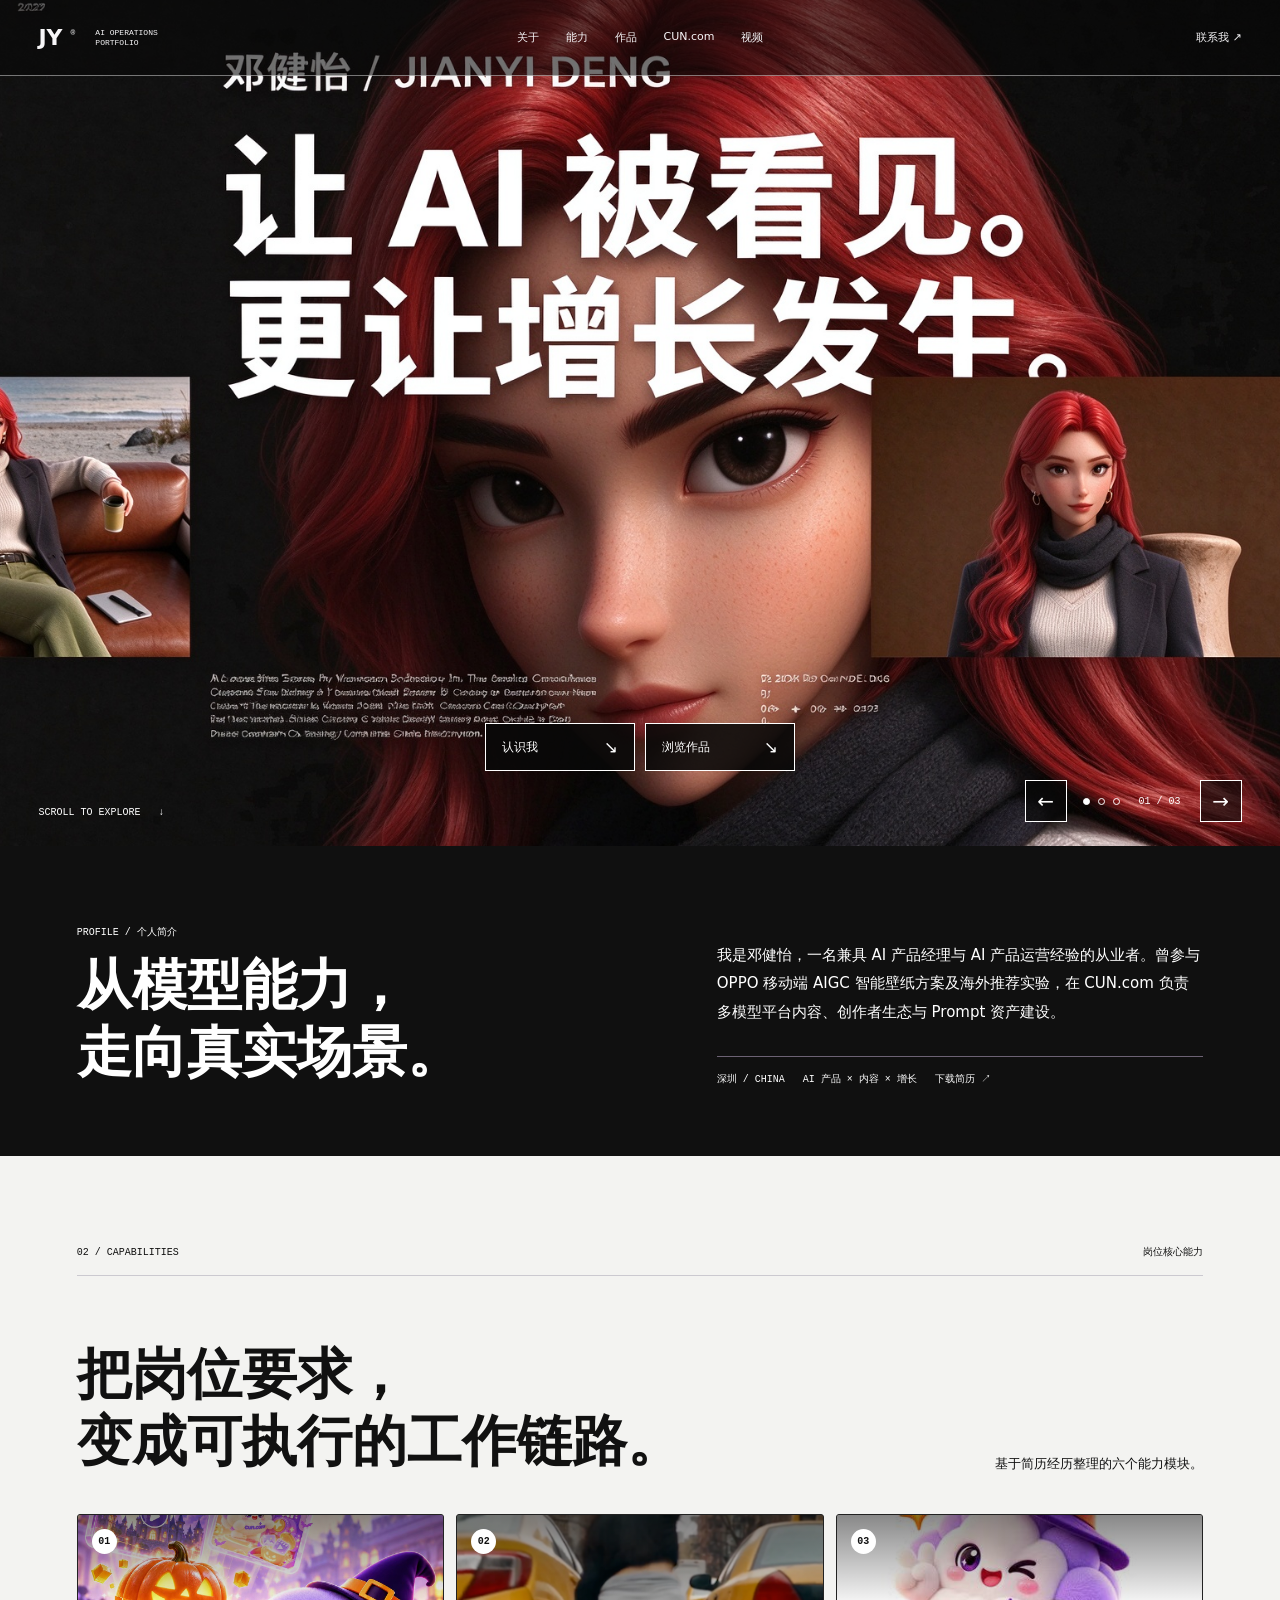
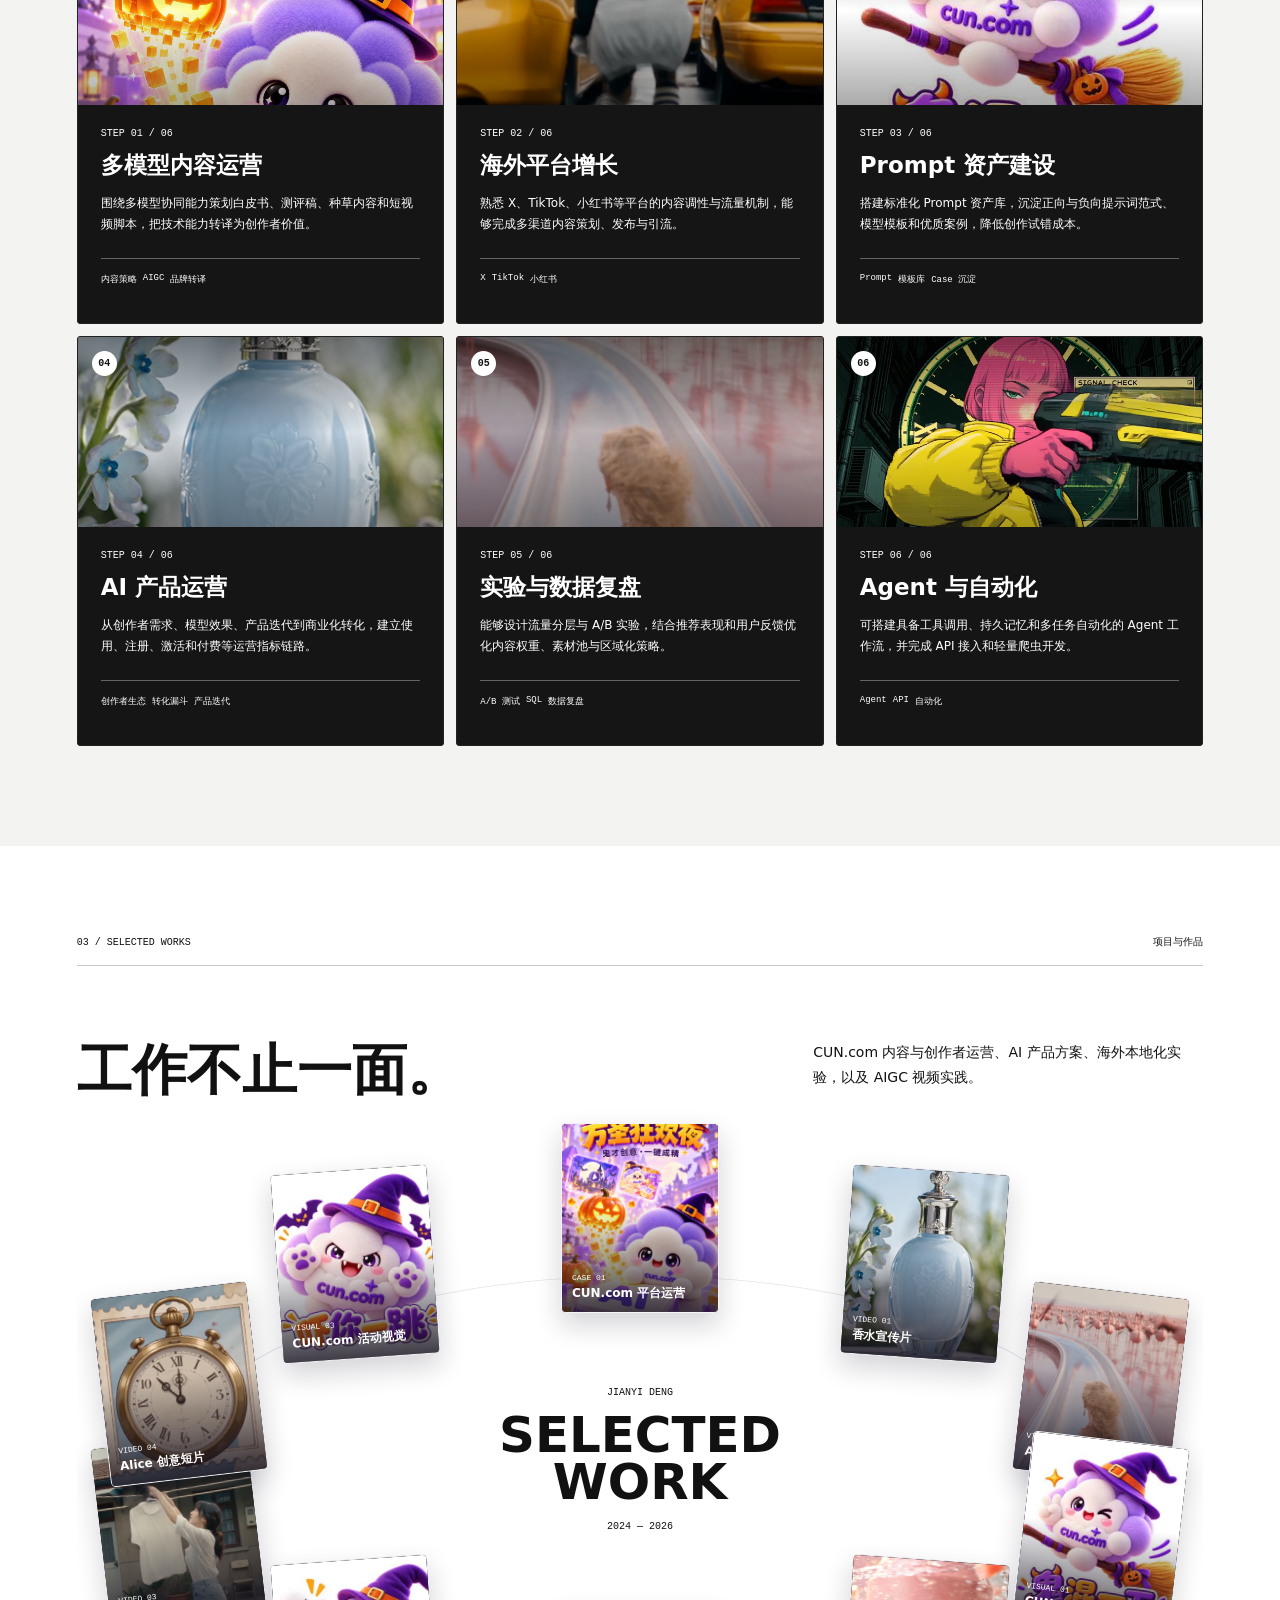
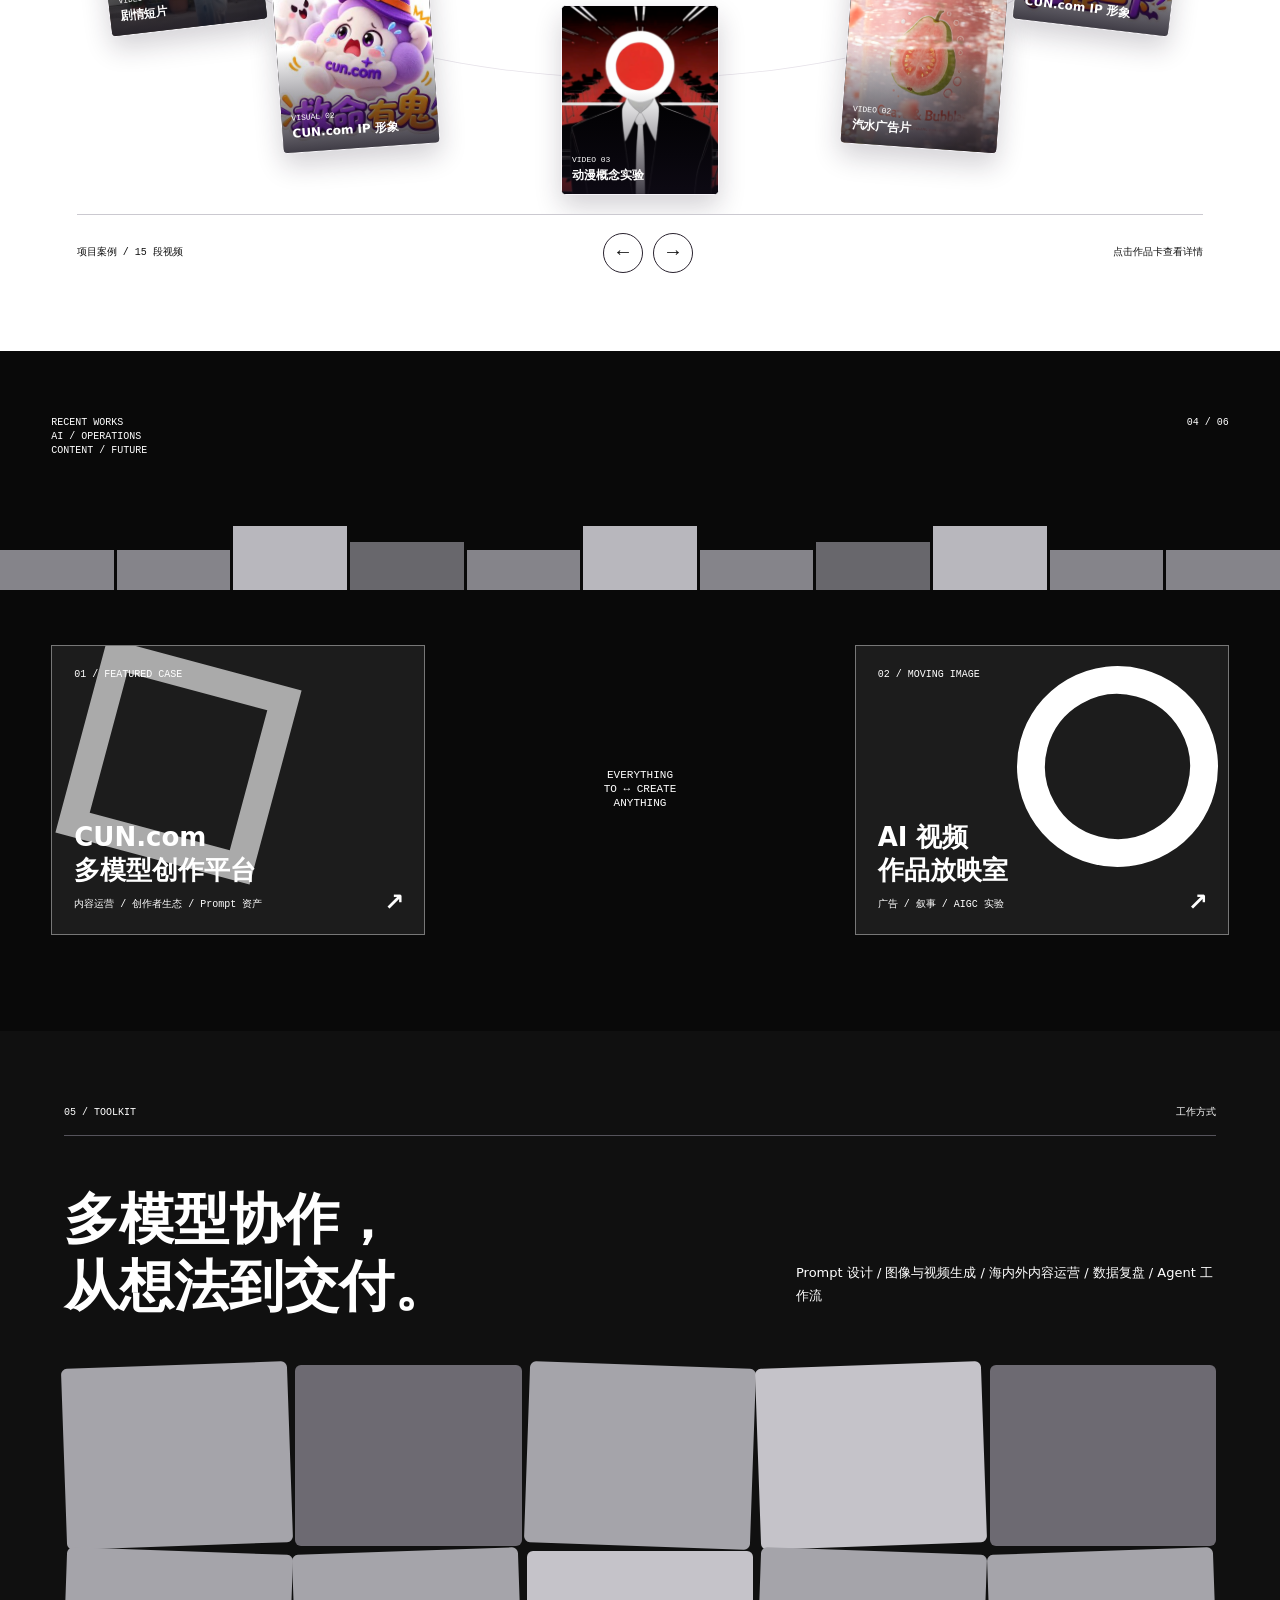
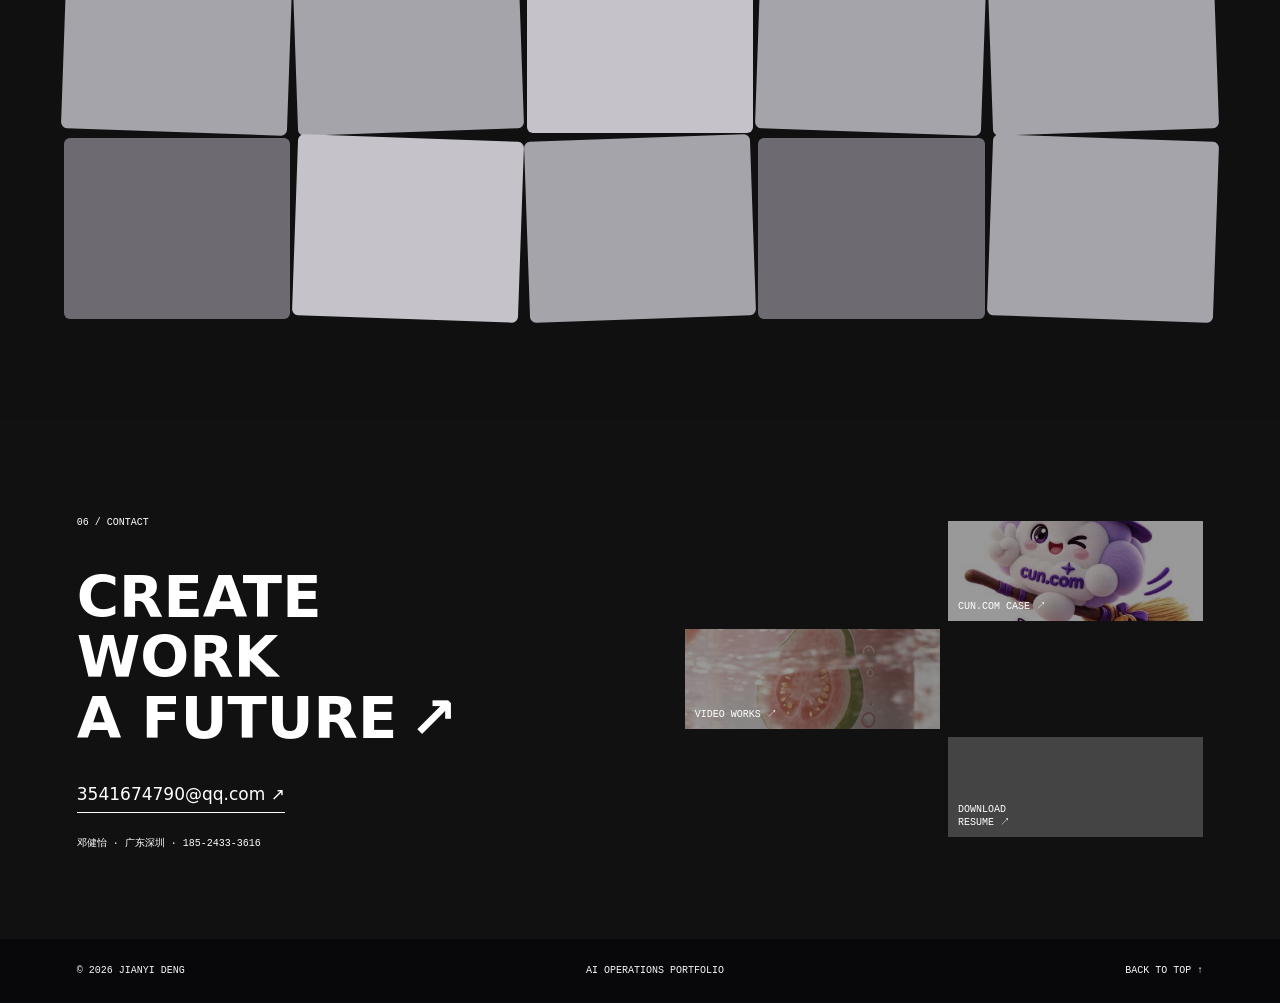
==== index.html @ bc29573f "Add offline portfolio site and images" ====
<!doctype html>
<html lang="zh-CN">
<head>
  <meta charset="utf-8"><meta name="viewport" content="width=device-width, initial-scale=1"><meta name="theme-color" content="#101014">
  <meta name="description" content="邓健怡的 AI 运营作品集：个人简介、核心能力、CUN.com 项目与 AI 视频作品。">
  <title>邓健怡 | AI 运营作品集</title><link rel="stylesheet" href="styles.css">
</head>
<body class="home-page">
  <a class="skip-link" href="#main">跳转到内容</a><div class="cursor-indicator" aria-hidden="true"></div>
  <header class="site-header" id="top"><a class="wordmark" href="#top" aria-label="邓健怡作品集首页">JY<span>®</span><small>AI OPERATIONS<br>PORTFOLIO</small></a><nav class="desktop-nav" aria-label="主导航"><a href="#profile">关于</a><a href="#capabilities">能力</a><a href="#works">作品</a><a href="cun.html">CUN.com</a><a href="videos.html">视频</a></nav><a class="nav-contact" href="#contact">联系我 ↗</a><button class="menu-toggle" type="button" aria-label="打开菜单" aria-expanded="false"><span></span><span></span></button></header>
  <nav class="mobile-nav" aria-label="移动端导航"><a href="#profile">关于</a><a href="#capabilities">能力</a><a href="#works">作品</a><a href="cun.html">CUN.com 项目</a><a href="videos.html">视频作品</a><a href="#contact">联系我</a></nav>
  <main id="main">
    <section class="hero" aria-labelledby="hero-title" aria-roledescription="轮播图">
      <div class="hero-track" id="hero-track">
        <article class="hero-slide is-active" aria-label="1 / 3：个人作品集"><img src="assets/hero-clean.png" alt="红发人物主题封面"><a class="hero-hotspot hero-hotspot-left" href="#profile" aria-label="查看个人简介"><span>个人简介 <b>↗</b></span></a><a class="hero-hotspot hero-hotspot-right" href="#works" aria-label="浏览作品集"><span>浏览作品 <b>↗</b></span></a><div class="hero-copy hero-copy-reference"><p class="micro">邓健怡 / JIANYI DENG</p><h1 id="hero-title">让 AI 被看见。<br><em>更让增长发生。</em></h1><p>AI 产品运营 · 创作者生态 · 内容增长</p><div class="hero-actions"><a href="#profile">认识我 <span>↘</span></a><a href="#works">浏览作品 <span>↘</span></a></div></div></article>
        <article class="hero-slide" aria-label="2 / 3：CUN.com 项目" aria-hidden="true" inert><img src="assets/cun/halloween-campaign.jpg" alt="CUN.com 万圣节活动视觉"><div class="hero-copy hero-copy-feature"><p class="micro">01 / FEATURED CASE</p><h2>CUN.com<br>创作者生态。</h2><p>多模型内容运营 / 品牌表达 / Prompt 资产</p><a class="hero-feature-link" href="cun.html">查看项目 <span>↗</span></a></div></article>
        <article class="hero-slide" aria-label="3 / 3：视频作品" aria-hidden="true" inert><img src="assets/posters/portfolio/香水宣传片.mp4.png" alt="香水宣传片画面"><div class="hero-copy hero-copy-feature"><p class="micro">02 / MOVING IMAGE</p><h2>让创意<br>成为画面。</h2><p>广告视觉 / 剧情叙事 / 视觉实验</p><a class="hero-feature-link" href="videos.html">观看视频 <span>↗</span></a></div></article>
      </div>
      <div class="hero-controls" aria-label="切换首页封面"><button type="button" class="hero-arrow" id="hero-prev" aria-label="上一张封面">←</button><div class="hero-dots" id="hero-dots"><button type="button" class="is-active" aria-label="第 1 张封面" aria-current="true"></button><button type="button" aria-label="第 2 张封面"></button><button type="button" aria-label="第 3 张封面"></button></div><span class="hero-count" id="hero-count">01 / 03</span><button type="button" class="hero-arrow" id="hero-next" aria-label="下一张封面">→</button></div>
      <a class="hero-scroll" href="#profile">SCROLL TO EXPLORE <span>↓</span></a>
    </section>
    <section class="profile-band" id="profile"><div class="profile-inner"><div><p class="micro">PROFILE / 个人简介</p><h2>从模型能力，<br>走向<span>真实场景。</span></h2></div><div class="profile-text"><p>我是邓健怡，一名兼具 AI 产品经理与 AI 产品运营经验的从业者。曾参与 OPPO 移动端 AIGC 智能壁纸方案及海外推荐实验，在 CUN.com 负责多模型平台内容、创作者生态与 Prompt 资产建设。</p><div class="profile-meta"><span>深圳 / CHINA</span><span>AI 产品 × 内容 × 增长</span><a href="assets/Deng-Jianyi-Resume.docx" download>下载简历 ↗</a></div></div></div></section>
    <section class="capabilities" id="capabilities"><div class="section-bar"><span>02 / CAPABILITIES</span><span>岗位核心能力</span></div><div class="section-title"><h2>把岗位要求，<br>变成可执行的工作链路。</h2><p>基于简历经历整理的六个能力模块。</p></div><div class="capability-grid" id="capability-grid"></div></section>
    <section class="works" id="works"><div class="section-bar"><span>03 / SELECTED WORKS</span><span>项目与作品</span></div><div class="works-intro"><h2>工作不止一面。</h2><p>CUN.com 内容与创作者运营、AI 产品方案、海外本地化实验，以及 AIGC 视频实践。</p></div><div class="work-ring" id="work-ring" aria-label="环形作品浏览"><div class="ring-outline"></div><div class="ring-center"><span>JIANYI DENG</span><strong>SELECTED<br>WORK</strong><small>2024 — 2026</small></div><div class="ring-cards" id="ring-cards"></div></div><div class="ring-controls"><span>项目案例 / 15 段视频</span><div><button type="button" id="ring-prev" aria-label="向左旋转作品">←</button><button type="button" id="ring-next" aria-label="向右旋转作品">→</button></div><span>点击作品卡查看详情</span></div></section>
    <section class="modular" aria-label="代表作品入口"><div class="modular-top"><p>RECENT WORKS<br>AI / OPERATIONS<br>CONTENT / FUTURE</p><span>04 / 06</span></div><div class="modular-ribbon" aria-hidden="true"><i></i><i></i><i></i><i></i><i></i><i></i><i></i><i></i><i></i><i></i><i></i></div><div class="modular-layout"><a class="modular-block block-cun" href="cun.html"><span>01 / FEATURED CASE</span><strong>CUN.com<br>多模型创作平台</strong><small>内容运营 / 创作者生态 / Prompt 资产</small><b>↗</b></a><p>EVERYTHING<br>TO <span>↔</span> CREATE<br>ANYTHING</p><a class="modular-block block-video" href="videos.html"><span>02 / MOVING IMAGE</span><strong>AI 视频<br>作品放映室</strong><small>广告 / 叙事 / AIGC 实验</small><b>↗</b></a></div></section>
    <section class="tile-section" aria-label="技能与作品画面"><div class="section-bar"><span>05 / TOOLKIT</span><span>工作方式</span></div><div class="tile-heading"><h2>多模型协作，<br>从想法到交付。</h2><p>Prompt 设计 / 图像与视频生成 / 海内外内容运营 / 数据复盘 / Agent 工作流</p></div><div class="tile-grid" id="tile-grid"><div class="tile"><span>AI CONTENT</span></div><div class="tile"><span>PROMPT</span></div><div class="tile"><span>VIDEO</span></div><div class="tile"><span>GROWTH</span></div><div class="tile"><span>GLOBAL</span></div><div class="tile"><span>CREATOR</span></div><div class="tile"><span>PRODUCT</span></div><div class="tile"><span>DATA</span></div><div class="tile"><span>AGENT</span></div><div class="tile"><span>ITERATION</span></div><div class="tile"><span>AI CONTENT</span></div><div class="tile"><span>PROMPT</span></div><div class="tile"><span>VIDEO</span></div><div class="tile"><span>GROWTH</span></div><div class="tile"><span>GLOBAL</span></div></div></section>
    <section class="closing" id="contact"><div class="closing-copy"><p>06 / CONTACT</p><h2>CREATE<br>WORK<br>A FUTURE<span>↗</span></h2><a href="mailto:3541674790@qq.com">3541674790@qq.com ↗</a><small>邓健怡 · 广东深圳 · 185-2433-3616</small></div><div class="closing-stack"><a href="cun.html"><img src="assets/cun/ip-02.jpg" alt="CUN.com IP 形象"><span>CUN.COM CASE ↗</span></a><a href="videos.html"><img src="assets/posters/soda.png" alt="汽水广告画面"><span>VIDEO WORKS ↗</span></a><a href="assets/Deng-Jianyi-Resume.docx" download><span>DOWNLOAD<br>RESUME ↗</span></a></div></section>
  </main><footer><span>© <span id="year"></span> JIANYI DENG</span><span>AI OPERATIONS PORTFOLIO</span><a href="#top">BACK TO TOP ↑</a></footer><script src="data.js"></script><script src="script.js"></script>
</body></html>
---- styles.css ----
:root{--black:#101014;--black2:#1b1921;--paper:#f7f6f8;--gray:#d5d4d9;--ink:#16141b;--muted:#66636d;--purple:#7545c7;--violet:#a77be9;--orange:#f5a04d;--line:#cbc9d0;--mono:ui-monospace,SFMono-Regular,Menlo,Consolas,monospace;--sans:Inter,"Noto Sans SC",system-ui,sans-serif}*{box-sizing:border-box}html{scroll-behavior:smooth}body{margin:0;overflow-x:hidden;background:var(--black);color:var(--paper);font-family:var(--sans);-webkit-font-smoothing:antialiased}a{color:inherit;text-decoration:none}button{font:inherit;cursor:pointer}img{display:block;max-width:100%}::selection{background:var(--orange);color:#111}.skip-link{position:fixed;z-index:999;left:10px;top:10px;padding:10px 14px;background:white;color:black;transform:translateY(-160%)}.skip-link:focus{transform:none}.micro,.section-bar,.hero-edition,.hero-index,.hero-scroll,.hero-side>span,.ring-controls,.modular-top,.modular-block>span,.modular-block small,.closing-copy>p,.closing-copy small,footer{font:10px/1.4 var(--mono);letter-spacing:0}.site-header{position:absolute;z-index:50;top:0;left:0;width:100%;height:76px;display:grid;grid-template-columns:1fr auto 1fr;align-items:center;padding:0 3vw;color:white;border-bottom:1px solid #ffffff35}.wordmark{display:inline-flex;align-items:center;gap:8px;width:max-content;font-size:22px;font-weight:900;line-height:.9}.wordmark>span{align-self:start;font:8px var(--mono)}.wordmark small{margin-left:12px;color:#c6c0cd;font:8px/1.25 var(--mono)}.desktop-nav{display:flex;gap:27px}.desktop-nav a,.nav-contact{font-size:11px;transition:color .2s}.desktop-nav a:hover,.nav-contact:hover{color:var(--orange)}.nav-contact{justify-self:end}.menu-toggle,.mobile-nav{display:none}
.hero{position:relative;min-height:650px;height:min(820px,92svh);isolation:isolate;overflow:hidden;background:#0d0a13}.hero-image{position:absolute;z-index:-3;inset:-4%;transform:translate3d(var(--mx,0px),var(--my,0px),0) scale(1.06);transition:transform .2s ease-out}.hero-image img{width:100%;height:100%;object-fit:cover;object-position:center 37%;filter:contrast(1.17) brightness(.62) saturate(.7) sepia(.08)}.hero-image::after{content:"";position:absolute;inset:0;background:linear-gradient(90deg,#100c18e8 0%,#24133275 25%,#4e245747 52%,#100c18a3 100%),linear-gradient(0deg,#100c18ee,transparent 34%);mix-blend-mode:multiply}.hero-veil{position:absolute;z-index:-1;inset:0;background:radial-gradient(ellipse at 65% 18%,#b63b7047,transparent 36%),linear-gradient(90deg,#0e0a14a8,transparent 30%,transparent 72%,#0e0a14a8)}.hero-edition{position:absolute;top:105px;left:3vw;right:3vw;display:flex;justify-content:space-between;color:#ede1f1}.hero-copy{position:absolute;z-index:5;left:20vw;top:46%;width:min(760px,57vw);transform:translateY(-43%)}.hero-copy .micro{margin:0 0 20px;color:#eee7f1}.hero h1{margin:0;font-size:clamp(45px,5.4vw,82px);font-weight:800;line-height:1.13;letter-spacing:0;white-space:nowrap}.hero h1 em{color:#ffb473;font-style:normal}.hero-copy>p:not(.micro){margin:24px 0 0;color:#e5dce5;font-size:14px;line-height:1.85}.hero-actions{display:flex;gap:34px;margin-top:32px}.hero-actions a{display:flex;gap:35px;align-items:center;padding-bottom:9px;border-bottom:1px solid #cfc3d0;font-size:12px;transition:color .2s,transform .2s}.hero-actions a:hover{color:var(--orange);transform:translateY(-3px)}.hero-actions span{font-size:17px}.hero-side{position:absolute;z-index:5;top:48%;width:17vw;max-width:260px;min-width:160px;transition:transform .35s,filter .35s}.hero-side:hover{transform:translateY(-12px) rotate(2deg);filter:brightness(1.18)}.hero-side img{width:100%;height:145px;object-fit:cover;border:1px solid #ffffff3d;box-shadow:0 20px 38px #0008}.hero-side>span{display:block;margin-top:8px;color:#e5dce5}.hero-side-left{left:-3vw}.hero-side-left img{object-position:center 38%}.hero-side-right{right:-3vw}.hero-side-right img{object-position:center 38%}.hero-index{position:absolute;right:3vw;top:100px;padding:8px 11px;border:1px solid #ffffff55;border-radius:30px}.hero-index span{color:var(--orange)}.hero-scroll{position:absolute;left:3vw;bottom:28px;color:#d9d0dc}.hero-scroll span{margin-left:12px;color:var(--orange)}
.profile-band{background:#17141d;color:white;padding:70px 6vw}.profile-inner{max-width:1450px;margin:auto;display:grid;grid-template-columns:1fr 1fr;gap:12vw;align-items:end}.profile-band .micro{color:var(--orange)}.profile-band h2,.section-title h2,.works-intro h2,.tile-heading h2{margin:12px 0 0;font-size:clamp(35px,4.3vw,63px);line-height:1.22;letter-spacing:0}.profile-band h2 span{color:var(--violet)}.profile-text p{max-width:650px;margin:0;font-size:15px;line-height:1.9;color:#d1cbd5}.profile-meta{display:flex;flex-wrap:wrap;gap:18px;margin-top:30px;padding-top:15px;border-top:1px solid #6c6274;color:#aaa1b0;font:10px var(--mono)}.profile-meta a{color:var(--orange)}
.capabilities,.works{padding:90px 6vw 100px;background:var(--paper);color:var(--ink)}.section-bar{display:flex;justify-content:space-between;gap:15px;padding-bottom:15px;border-bottom:1px solid var(--line);color:#706d76}.section-title{display:flex;justify-content:space-between;align-items:end;gap:30px;margin:65px 0 38px}.section-title h2{margin:0}.section-title p{max-width:250px;margin:0;color:#77727c;font-size:13px;line-height:1.8}.capability-grid{display:grid;grid-template-columns:repeat(3,minmax(0,1fr));gap:18px}.capability-card{position:relative;min-height:320px;display:flex;flex-direction:column;overflow:hidden;background:#ededf0;border-radius:6px;transition:transform .3s,box-shadow .3s}.capability-card:hover{transform:translateY(-8px);box-shadow:0 16px 35px #2b1a4b2e}.capability-visual{position:relative;flex:0 0 112px;overflow:hidden;background:#17131e}.capability-visual::before{content:"";position:absolute;width:140px;height:140px;right:12%;top:-56px;background:repeating-linear-gradient(42deg,#a57dee 0 17px,#d1b6f8 17px 35px,#7545c7 35px 52px);clip-path:polygon(50% 0,100% 25%,85% 100%,10% 80%,0 28%);transform:rotate(-16deg);box-shadow:20px 20px #0b0911}.capability-card:nth-child(2) .capability-visual::before,.capability-card:nth-child(5) .capability-visual::before{filter:hue-rotate(-30deg)}.capability-card:nth-child(3) .capability-visual::before,.capability-card:nth-child(6) .capability-visual::before{filter:hue-rotate(40deg)}.capability-visual>span{position:absolute;z-index:1;top:18px;left:18px;display:grid;place-items:center;width:25px;height:25px;border-radius:50%;background:#f8f6fb;color:#141018;font-size:15px}.capability-body{padding:21px 22px 24px;display:flex;flex-direction:column;flex:1}.capability-body small{font:10px var(--mono);color:#7c7383}.capability-body h3{display:inline-block;align-self:flex-start;margin:11px 0 13px;padding:3px 8px;background:var(--highlight,#d7c5f5);font-size:19px;line-height:1.3}.capability-body p{margin:0;color:#4c4851;font-size:12px;line-height:1.75}.capability-tags{display:flex;flex-wrap:wrap;gap:6px;margin-top:auto;padding-top:20px}.capability-tags span{color:#6e6574;font:9px var(--mono)}
.works{padding-bottom:78px;background:#fff}.works-intro{display:flex;justify-content:space-between;align-items:end;gap:30px;margin:60px 0 0}.works-intro h2{margin:0}.works-intro p{max-width:390px;color:#66616c;font-size:14px;line-height:1.8}.work-ring{position:relative;height:710px;max-width:1450px;margin:0 auto;overflow:hidden;touch-action:pan-y;cursor:grab}.work-ring:active{cursor:grabbing}.ring-outline{position:absolute;left:8%;right:8%;top:17%;bottom:12%;border:1px solid #e6e2e9;border-radius:50%;transform:scaleY(.8)}.ring-center{position:absolute;z-index:2;left:50%;top:50%;transform:translate(-50%,-50%);display:flex;flex-direction:column;align-items:center;text-align:center;pointer-events:none}.ring-center span,.ring-center small{font:10px var(--mono);color:#77717d}.ring-center strong{margin:14px 0;font-size:clamp(30px,3.9vw,60px);line-height:.95;letter-spacing:0}.ring-card{position:absolute;display:block;width:158px;height:190px;overflow:hidden;padding:0;border:1px solid #f6f3f8;border-radius:5px;background:#2c2332;color:#fff;box-shadow:0 12px 27px #1d132b31;text-align:left;transform:translate(-50%,-50%) rotate(var(--rot,0deg)) scale(var(--scale,1));transition:left .55s cubic-bezier(.2,.8,.2,1),top .55s cubic-bezier(.2,.8,.2,1),transform .3s,box-shadow .3s}.ring-card:hover{--scale:1.13;z-index:40!important;box-shadow:0 24px 45px #1d132b70}.ring-card img{width:100%;height:100%;object-fit:cover}.ring-card::after{content:"";position:absolute;inset:45% 0 0;background:linear-gradient(transparent,#100c18cc)}.ring-card span{position:absolute;z-index:1;left:10px;right:8px;bottom:11px;font-size:12px;font-weight:700;line-height:1.25}.ring-card small{display:block;margin-bottom:4px;color:#e9d5f3;font:8px var(--mono)}.ring-card.abstract{background:#392056}.ring-card.abstract .abstract-art{position:absolute;inset:0;background:radial-gradient(circle at 30% 20%,#f5a04d 0 15%,transparent 16%),repeating-linear-gradient(30deg,#7647c5 0 28px,#bd91ef 28px 55px,#33204d 55px 85px)}.ring-card.abstract.second .abstract-art{filter:hue-rotate(45deg)}.ring-controls{display:flex;justify-content:space-between;align-items:center;padding-top:18px;border-top:1px solid var(--line);color:#7b7580}.ring-controls div{display:flex;gap:10px}.ring-controls button{display:grid;place-items:center;width:40px;height:40px;border:1px solid #29222e;border-radius:50%;background:none;color:#211a27;font-size:20px;transition:background .2s,color .2s}.ring-controls button:hover{background:#211a27;color:#fff}
.modular{min-height:680px;padding:65px 4vw 80px;background:#08080a;color:#f6f5f6}.modular-top{display:flex;justify-content:space-between}.modular-top p{margin:0}.modular-ribbon{display:flex;align-items:end;gap:3px;margin:65px -4vw 55px;height:67px}.modular-ribbon i{flex:1;height:60%;background:#85848a;transition:height .25s,background .25s}.modular-ribbon i:nth-child(3n){height:95%;background:#b8b7bd}.modular-ribbon i:nth-child(4n){height:72%;background:#68676c}.modular-ribbon i:hover{height:120%;background:var(--violet)}.modular-layout{display:grid;grid-template-columns:1fr .6fr 1fr;gap:8vw;align-items:center;max-width:1300px;margin:auto}.modular-layout>p{text-align:center;font:11px/1.25 var(--mono)}.modular-layout>p span{color:var(--orange)}.modular-block{position:relative;min-height:290px;display:flex;flex-direction:column;justify-content:flex-end;overflow:hidden;padding:22px;background:#202024;border:1px solid #545158;transition:transform .3s,border-color .3s}.modular-block:hover{transform:translateY(-8px);border-color:var(--violet)}.modular-block::before{content:"";position:absolute;width:145px;height:145px;top:15px;left:26px;border:28px solid #bba1e9;transform:rotate(15deg)}.block-video::before{border-color:#f3a974;border-radius:50%;top:20px;left:auto;right:10px}.modular-block>*{position:relative}.modular-block>span{margin-bottom:auto;color:#b6a7c1}.modular-block strong{font-size:26px;line-height:1.25}.modular-block small{margin-top:12px;color:#b9b5bf}.modular-block b{position:absolute;right:20px;bottom:18px;color:var(--orange);font-size:24px}
.tile-section{padding:75px 5vw 100px;background:#0e0e11;color:#fff}.tile-section .section-bar{border-color:#55535b}.tile-heading{display:flex;justify-content:space-between;align-items:end;gap:30px;margin:50px 0 45px}.tile-heading h2{margin:0}.tile-heading p{max-width:420px;color:#b5b0ba;font-size:13px;line-height:1.8}.tile-grid{display:grid;grid-template-columns:repeat(5,1fr);gap:5px;perspective:800px}.tile{aspect-ratio:1.25;position:relative;overflow:hidden;border-radius:6px;background:#a5a4aa;transform:rotate(var(--tilt,0deg));transition:transform .25s,background .25s,filter .25s}.tile:nth-child(3n+2){background:#6d6a72}.tile:nth-child(4n){background:#c5c3c9}.tile:hover{transform:translateY(-9px) rotate(0deg);background:#9c7dcc;filter:brightness(1.15)}.tile::before{content:"";position:absolute;inset:0;background:var(--tile-image,none) center/cover;opacity:0;transition:opacity .3s}.tile:hover::before{opacity:.85}.tile span{position:absolute;z-index:1;left:12px;bottom:11px;color:#fff;font:9px var(--mono);opacity:0;transition:opacity .25s}.tile:hover span{opacity:1}
.closing{min-height:520px;display:grid;grid-template-columns:1fr 1fr;align-items:center;gap:7vw;padding:70px 6vw;background:#3a393f;color:white}.closing-copy>p{margin-bottom:38px}.closing h2{margin:0;font-size:clamp(39px,4.5vw,70px);line-height:1.05;letter-spacing:0}.closing h2 span{margin-left:12px;color:var(--orange)}.closing-copy>a{display:inline-block;margin-top:35px;border-bottom:1px solid white;padding-bottom:8px;font-size:17px}.closing-copy small{display:block;margin-top:24px;color:#bcb8c1}.closing-stack{display:grid;grid-template-columns:1fr 1fr;grid-template-rows:repeat(3,100px);gap:8px;justify-content:end}.closing-stack a{position:relative;overflow:hidden;background:#b5b3b9}.closing-stack a:nth-child(1){grid-column:2;grid-row:1}.closing-stack a:nth-child(2){grid-column:1;grid-row:2}.closing-stack a:nth-child(3){grid-column:2;grid-row:3;background:#8c7b9f}.closing-stack img{width:100%;height:100%;object-fit:cover;filter:grayscale(.4) brightness(.6);transition:transform .3s}.closing-stack a:hover img{transform:scale(1.1)}.closing-stack span{position:absolute;left:10px;bottom:8px;color:white;font:10px var(--mono)}footer{display:flex;justify-content:space-between;gap:15px;padding:25px 6vw;background:#08080a;color:#aaa5ae}footer a:hover{color:white}
.cursor-indicator{position:fixed;z-index:1000;top:0;left:0;width:15px;height:15px;border:1px solid #f8b175;border-radius:50%;pointer-events:none;opacity:0;transform:translate(-50%,-50%);transition:width .2s,height .2s,opacity .2s}.cursor-indicator.active{opacity:1}.cursor-indicator.hover{width:40px;height:40px;background:#f8b17544}
@media(max-width:1000px){.hero-copy{left:16vw;width:68vw}.hero h1{font-size:clamp(43px,5.7vw,68px)}.hero-side{width:18vw;min-width:120px}.hero-side img{height:125px}.capability-card{min-height:350px}.work-ring{height:620px}.ring-card{width:128px;height:162px}.modular-layout{gap:3vw}}
@media(max-width:700px){.site-header{height:62px;display:flex;justify-content:space-between;padding:0 20px}.desktop-nav,.nav-contact{display:none}.menu-toggle{display:flex;flex-direction:column;align-items:center;justify-content:center;gap:6px;width:40px;height:40px;border:0;background:none}.menu-toggle span{display:block;width:23px;height:1px;background:white}.menu-toggle.open span:first-child{transform:translateY(3.5px) rotate(45deg)}.menu-toggle.open span:last-child{transform:translateY(-3.5px) rotate(-45deg)}.mobile-nav{position:fixed;z-index:49;top:62px;left:0;right:0;display:flex;flex-direction:column;gap:0;padding:10px 20px 25px;background:#17131e;border-bottom:1px solid #544b5e;transform:translateY(-130%);visibility:hidden;transition:transform .3s,visibility .3s}.mobile-nav.open{transform:none;visibility:visible}.mobile-nav a{padding:13px 0;border-bottom:1px solid #544b5e}.hero{height:min(750px,92svh);min-height:640px}.hero-image img{object-position:55% center}.hero-edition{top:82px;left:20px;right:20px}.hero-edition span:last-child{display:none}.hero-copy{left:20px;right:20px;top:55%;width:auto;transform:translateY(-40%)}.hero h1{font-size:clamp(40px,9vw,64px);white-space:normal}.hero-copy>p:not(.micro){font-size:12px;max-width:340px}.hero-side{top:auto;bottom:75px;width:98px;min-width:0}.hero-side img{height:90px}.hero-side>span{font-size:7px}.hero-side-left{display:none}.hero-side-right{right:-14px}.hero-index{top:80px;right:20px}.hero-scroll{left:20px;bottom:25px}.profile-band,.capabilities,.works,.modular,.tile-section,.closing{padding-left:20px;padding-right:20px}.profile-inner{grid-template-columns:1fr;gap:30px}.profile-band h2,.section-title h2,.works-intro h2,.tile-heading h2{font-size:clamp(35px,8.4vw,48px)}.profile-text p{font-size:13px}.section-title,.works-intro,.tile-heading{display:block;margin:42px 0 28px}.section-title p,.works-intro p,.tile-heading p{margin-top:18px}.capabilities,.works{padding-top:65px;padding-bottom:75px}.capability-grid{grid-template-columns:repeat(2,minmax(0,1fr));gap:10px}.capability-card{min-height:350px}.capability-visual{flex-basis:95px}.capability-body{padding:16px}.capability-body h3{font-size:16px}.capability-body p{font-size:11px}.work-ring{height:500px;margin:0 -20px}.ring-card{width:98px;height:128px}.ring-card span{font-size:9px}.ring-center strong{font-size:32px}.ring-controls>span:last-child{display:none}.modular{min-height:0;padding-top:55px;padding-bottom:70px}.modular-ribbon{margin:45px -20px 45px}.modular-layout{grid-template-columns:1fr 1fr;gap:16px}.modular-layout>p{display:none}.modular-block{min-height:240px;padding:13px}.modular-block strong{font-size:18px}.modular-block small{font-size:8px}.modular-block::before{width:100px;height:100px;border-width:17px}.tile-section{padding-top:65px;padding-bottom:75px}.tile-grid{grid-template-columns:repeat(3,1fr)}.closing{grid-template-columns:1fr;gap:48px;min-height:0;padding-top:70px;padding-bottom:70px}.closing-stack{max-width:450px;width:100%}footer{flex-wrap:wrap;font-size:8px}}
@media(max-width:420px){.hero-copy{top:53%}.hero h1{font-size:40px}.hero-side-right{display:none}.capability-grid{grid-template-columns:1fr}.capability-card{min-height:290px}.capability-visual{flex-basis:105px}.capability-body h3{font-size:18px}.work-ring{height:440px}.ring-card{width:84px;height:110px}.ring-center strong{font-size:26px}.modular-layout{grid-template-columns:1fr}.modular-block{min-height:220px}.tile-grid{grid-template-columns:repeat(3,1fr)}.closing h2{font-size:45px}}
@media(prefers-reduced-motion:reduce){html{scroll-behavior:auto}*,*::before,*::after{animation-duration:.01ms!important;transition-duration:.01ms!important}.cursor-indicator{display:none}}

/* CUN.com case study */
.case-hero{position:relative;height:min(800px,90svh);min-height:610px;overflow:hidden;background:#28133c;isolation:isolate}.case-hero-image{position:absolute;z-index:-2;right:4%;top:-31%;width:63%;height:155%;object-fit:cover;object-position:center 36%}.case-hero-shade{position:absolute;z-index:-1;inset:0;background:linear-gradient(90deg,#140c1dfc 0%,#21102de7 38%,#29163b63 68%,#21102d9c 100%),linear-gradient(0deg,#170b22e0,transparent 45%)}.case-hero-content{position:absolute;left:8vw;top:50%;transform:translateY(-40%);max-width:720px}.case-hero-content>p:first-child,.case-hero-count{font:11px var(--mono);color:#e9b88e}.case-hero h1{margin:20px 0 10px;font-size:clamp(65px,10vw,150px);line-height:.95;letter-spacing:0}.case-hero h1 span{color:#be8df0}.case-hero h2{margin:32px 0 18px;font-size:clamp(30px,3vw,48px);line-height:1.3}.case-role{color:#d2c3d8;font-size:13px}.case-hero-content>a{display:inline-block;margin-top:32px;padding-bottom:8px;border-bottom:1px solid #e8dbe9;font-size:12px}.case-hero-count{position:absolute;right:3vw;bottom:30px}.case-summary,.case-process,.case-assets{padding:85px 6vw 100px;background:var(--paper);color:var(--ink)}.case-summary-grid{display:grid;grid-template-columns:1fr 1fr;gap:8vw;padding:65px 0 50px}.case-summary-grid .micro{color:var(--purple)}.case-summary h2,.assets-intro h2,.case-more h2{margin:17px 0;font-size:clamp(35px,4.5vw,67px);line-height:1.2}.case-summary h2 span,.assets-intro h2 span{color:var(--purple)}.case-summary-grid>div>p:not(.micro){margin:0;color:#5b5660;font-size:15px;line-height:1.9}.case-summary ul{margin:22px 0 0;padding-left:19px;color:#5b5660;font-size:13px;line-height:2}.case-metrics{display:grid;grid-template-columns:repeat(4,1fr);gap:15px;border-top:1px solid #7f7885;padding-top:22px}.case-metrics div{display:flex;flex-direction:column;gap:13px}.case-metrics small{font:10px var(--mono);color:#726d77}.case-metrics strong{font:600 clamp(26px,3vw,42px) var(--mono);color:var(--purple)}.case-process{background:#1b1621;color:#fff}.case-process .section-bar{border-color:#615868;color:#b7aebe}.process-grid{display:grid;grid-template-columns:repeat(4,1fr);gap:0;margin-top:60px;border-top:1px solid #655b6e;border-left:1px solid #655b6e}.process-grid>div{min-height:240px;padding:22px;border-right:1px solid #655b6e;border-bottom:1px solid #655b6e}.process-grid span{color:var(--orange);font:11px var(--mono)}.process-grid h3{margin:65px 0 15px;font-size:21px}.process-grid p{margin:0;color:#bbb3c1;font-size:12px;line-height:1.8}.assets-intro{display:flex;justify-content:space-between;align-items:end;gap:45px;margin:65px 0 40px}.assets-intro h2{margin:0}.assets-intro p{max-width:430px;margin:0;color:#69646e;font-size:13px;line-height:1.8}.asset-showcase{display:grid;grid-template-columns:.9fr 1.1fr;gap:20px;align-items:stretch}.asset-showcase figure{margin:0;position:relative;overflow:hidden;background:#e8e3ee}.campaign-poster img{width:100%;height:750px;object-fit:cover;object-position:top}.ip-grid{display:grid;grid-template-columns:1fr 1fr;gap:20px}.ip-grid img{width:100%;height:365px;object-fit:cover}.asset-showcase figcaption{position:absolute;left:12px;bottom:12px;padding:7px 9px;background:#17131dda;color:white;font:9px var(--mono)}.case-more{display:flex;align-items:center;justify-content:space-between;gap:30px;padding:65px 6vw;background:#e7d9f1;color:#21172c}.case-more h2{font-size:40px}.case-more p:not(.micro){max-width:600px;font-size:13px;line-height:1.8}.case-more a{flex:0 0 auto;padding:10px;border-bottom:1px solid #21172c;font-size:12px}
/* Dedicated video screening */
.video-hero{position:relative;min-height:640px;height:min(760px,88svh);overflow:hidden;background:#14101b}.video-hero-art{position:absolute;inset:0;display:flex;justify-content:flex-end;align-items:center;gap:12px;padding-left:40%;transform:rotate(-8deg) scale(1.15);opacity:.85}.video-hero-art img{width:28%;height:70%;object-fit:cover;box-shadow:0 25px 60px #0009}.video-hero-art img:nth-child(2){transform:translateY(50px)}.video-hero-art img:nth-child(3){transform:translateY(-35px)}.video-hero::after{content:"";position:absolute;inset:0;background:linear-gradient(90deg,#14101bfd 5%,#14101be3 32%,#14101b20 82%);pointer-events:none}.video-hero-copy{position:absolute;z-index:2;left:7vw;top:50%;transform:translateY(-42%)}.video-hero-copy>p:first-child,.video-hero-index{color:var(--orange);font:11px var(--mono)}.video-hero h1{margin:30px 0;font-size:clamp(55px,6vw,95px);line-height:1.1}.video-hero h1 span{color:#c49df0}.video-hero-copy>p:nth-last-child(2){font-size:15px;line-height:1.8;color:#d0c6d5}.video-hero-copy>a{display:inline-block;margin-top:24px;border-bottom:1px solid #ded2e3;padding-bottom:8px;font-size:12px}.video-hero-index{position:absolute;z-index:2;right:4vw;bottom:30px}.screening{padding:85px 6vw 100px;background:var(--paper);color:var(--ink)}.screening-title{display:flex;justify-content:space-between;align-items:end;gap:35px;margin:58px 0 34px}.screening-title .micro{color:var(--purple)}.screening-title h2{margin:10px 0 7px;font-size:clamp(35px,4vw,60px)}.screening-title span{color:#76707b;font:11px var(--mono)}.screening-title>p{max-width:430px;color:#69646e;font-size:13px;line-height:1.8}.screening-layout{display:grid;grid-template-columns:minmax(0,1.65fr) minmax(250px,.65fr);gap:22px}.player-frame{min-width:0;background:#151218}.player-frame video{display:block;width:100%;height:min(560px,46vw);min-height:350px;object-fit:contain;background:#08080a}.player-caption{display:flex;justify-content:space-between;padding:14px 16px;color:#c5bbc9;font:9px var(--mono)}.video-list{display:flex;flex-direction:column;gap:8px}.video-item{display:grid;grid-template-columns:100px 1fr 20px;gap:14px;align-items:center;width:100%;min-height:114px;padding:9px;border:1px solid #d1cbd6;background:#f3f0f5;color:#241b2b;text-align:left;transition:background .2s,border-color .2s}.video-item:hover,.video-item.active{border-color:var(--purple);background:#e8dcf4}.video-item img{width:100px;height:92px;object-fit:cover}.video-item span{display:flex;flex-direction:column;gap:6px}.video-item small{font:9px var(--mono);color:var(--purple)}.video-item strong{font-size:15px}.video-item em{font-style:normal;color:#706975;font-size:10px}.video-item b{font-size:21px}.video-footer-cta{padding:90px 6vw;background:#20172b}.video-footer-cta>p{color:var(--orange);font:10px var(--mono)}.video-footer-cta h2{font-size:clamp(40px,5vw,72px);line-height:1.2}.video-footer-cta>div{display:flex;gap:28px}.video-footer-cta a{padding-bottom:8px;border-bottom:1px solid #a893b5;font-size:12px}
@media(max-width:1000px){.process-grid{grid-template-columns:repeat(2,1fr)}.campaign-poster img{height:610px}.ip-grid img{height:295px}.screening-layout{grid-template-columns:1fr}.video-list{display:grid;grid-template-columns:1fr 1fr}.video-item{grid-template-columns:80px 1fr 15px}.video-item img{width:80px;height:86px}}
@media(max-width:700px){.case-hero{height:720px;min-height:650px}.case-hero-image{right:-25%;top:0;width:130%;height:100%;object-position:center top;opacity:.6}.case-hero-shade{background:linear-gradient(0deg,#170b22f7 0%,#170b22aa 48%,#170b2255),linear-gradient(90deg,#170b22aa,transparent)}.case-hero-content{left:20px;right:20px;top:auto;bottom:75px;transform:none}.case-hero h1{font-size:60px}.case-hero h2{font-size:30px}.case-hero-count{bottom:25px;right:20px}.case-summary,.case-process,.case-assets,.screening,.video-footer-cta{padding:65px 20px 75px}.case-summary-grid{grid-template-columns:1fr;gap:20px;padding:40px 0}.case-summary h2,.assets-intro h2{font-size:38px}.case-metrics{grid-template-columns:1fr 1fr;gap:25px}.process-grid{margin-top:35px}.process-grid>div{min-height:240px;padding:15px}.process-grid h3{font-size:17px}.assets-intro{display:block;margin:40px 0 30px}.assets-intro p{margin-top:18px}.asset-showcase{grid-template-columns:1fr}.campaign-poster img{height:auto;max-height:750px;object-fit:contain}.ip-grid{gap:10px}.ip-grid img{height:auto;aspect-ratio:1}.case-more{display:block;padding:60px 20px}.case-more h2{font-size:34px}.case-more a{display:inline-block;margin:14px 17px 0 0}.video-hero{height:670px;min-height:610px}.video-hero-art{padding-left:20%;opacity:.5}.video-hero-art img{width:42%;height:60%}.video-hero-copy{left:20px;right:20px;top:53%}.video-hero h1{font-size:49px}.screening-title{display:block;margin:45px 0 25px}.screening-title>p{margin-top:18px}.player-frame video{height:360px;min-height:0}.video-list{grid-template-columns:1fr}.video-item{min-height:100px}.video-footer-cta h2{font-size:42px}}
@media(max-width:420px){.case-metrics strong{font-size:25px}.process-grid{grid-template-columns:1fr}.process-grid>div{min-height:190px}.process-grid h3{margin-top:38px}.video-hero h1{font-size:43px}.player-frame video{height:300px}}

/* Monochrome type and portfolio imagery */
body :where(*){color:inherit!important}
body :where(.capabilities,.works,.screening,.case-summary,.case-assets,.case-more){color:#111!important}
body :where(.hero,.profile-band,.modular,.tile-section,.closing,.video-hero,.video-footer-cta,.case-hero,.case-process){color:#fff!important}
.skip-link{color:#111!important}
::selection{background:#fff;color:#111}
.site-header{background:#08080890;border-color:#ffffff70}
.desktop-nav a:hover,.nav-contact:hover,footer a:hover{opacity:.55}
.hero{height:min(850px,94svh);min-height:670px;background:#080808;color:#fff}
.hero-image{inset:0;transform:none!important}
.hero-image img{object-position:center center;filter:none}
.hero-image::after{display:none}
.hero-veil{display:none}
.hero-edition,.hero-index{display:none}
.hero-copy{left:0;right:0;top:auto;bottom:32px;width:auto;transform:none;text-align:center}
.hero-copy .micro,.hero-copy h1,.hero-copy>p:not(.micro){position:absolute;width:1px;height:1px;overflow:hidden;clip:rect(0,0,0,0);white-space:nowrap}
.hero-actions{justify-content:center;margin:0;gap:10px}
.hero-actions a{display:inline-flex;justify-content:space-between;gap:30px;min-width:150px;padding:13px 16px;border:1px solid #fff;background:#080808e0;font-size:12px}
.hero-actions a:hover{background:#fff;color:#111!important;transform:none}
.hero-scroll{bottom:26px}
.hero-side{top:45%;width:25%;max-width:none;height:35%;min-width:0;opacity:0}
.hero-side img{width:100%;height:100%}
.hero-side-left{left:0}.hero-side-right{right:0}
.profile-band{background:#101010}
.profile-band h2 span{color:#fff}
.capabilities{background:#f3f3f1}
.capability-grid{gap:12px}
.capability-card{min-height:410px;background:#151515;color:#fff!important;border:1px solid #222;border-radius:3px;box-shadow:none}
.capability-card:hover{transform:translateY(-5px);box-shadow:0 18px 30px #0003}
.capability-visual{flex:0 0 190px;background-size:cover;background-position:center}
.capability-card:nth-child(1) .capability-visual{background-image:url('assets/cun/halloween-campaign.jpg')}
.capability-card:nth-child(2) .capability-visual{background-image:url('assets/posters/portfolio/9月2日素材_副本.mp4.png')}
.capability-card:nth-child(3) .capability-visual{background-image:url('assets/cun/ip-02.jpg')}
.capability-card:nth-child(4) .capability-visual{background-image:url('assets/posters/portfolio/香水宣传片.mp4.png')}
.capability-card:nth-child(5) .capability-visual{background-image:url('assets/posters/portfolio/1030  4k.mp4.png')}
.capability-card:nth-child(6) .capability-visual{background-image:url('assets/posters/portfolio/0828IG.MP4.png')}
.capability-visual::before{display:none}
.capability-visual::after{content:'';position:absolute;inset:0;background:linear-gradient(180deg,#0007,transparent 50%,#0005)}
.capability-visual>span{top:14px;left:14px;background:#fff;color:#111!important}
.capability-visual>span{font:700 10px var(--mono)}
.capability-body{padding:23px}
.capability-body small{font-size:10px}
.capability-body h3{margin:12px 0;padding:0;background:none;font-size:23px}
.capability-body p{font-size:12px;line-height:1.8}
.capability-tags{border-top:1px solid #ffffff55;margin-top:22px;padding-top:14px}
.capability-tags span{font-size:9px}
.works{background:#fff}
.ring-card{color:#fff!important;background:#111}
.ring-card.abstract .abstract-art{background:#111}
.ring-card small,.ring-card span{color:#fff!important}
.ring-controls button:hover{color:#fff!important;background:#111}
.modular{background:#090909}.modular-ribbon i:hover{background:#fff}
.modular-block{background:#1c1c1c;border-color:#777}
.modular-block::before{border-color:#aaa}.block-video::before{border-color:#fff}
.tile-section{background:#101010}.tile:hover{background:#666}
.closing{background:#111}
.closing h2 span{color:#fff}
.closing-stack a:nth-child(3){background:#444}
.cursor-indicator{border-color:#fff}.cursor-indicator.hover{background:#ffffff55}
.case-hero{background:#111}.case-hero h1 span,.case-summary h2 span,.assets-intro h2 span{color:inherit}
.case-summary,.case-assets{background:#f4f4f2}.case-process{background:#111}.case-more{background:#e8e8e6}
.case-metrics strong{color:#111}.video-hero{background:#111}.video-hero h1 span{color:#fff}
.video-hero::after{background:linear-gradient(90deg,#111 0%,#111d 28%,#1113 85%)}
.screening{background:#f4f4f2}
.video-filters{display:flex;flex-wrap:wrap;gap:8px;margin:0 0 24px}
.video-filters button{padding:10px 16px;border:1px solid #111;background:transparent;color:#111!important;font-size:12px}
.video-filters button[aria-pressed="true"],.video-filters button:hover{background:#111;color:#fff!important}
.player-frame{color:#fff!important;background:#111}
.video-list{max-height:620px;overflow:auto;align-content:start}
.video-item{background:#fff;color:#111!important;border-color:#bbb}
.video-item:hover,.video-item.active{background:#e1e1df;border-color:#111}
.video-footer-cta{background:#111}
@media(max-width:700px){
  .hero{height:740px;min-height:680px}
  .hero-image img{object-position:center bottom;filter:brightness(.36)}
  .hero-veil{display:block;background:linear-gradient(0deg,#080808 0%,transparent 65%)}
  .hero-copy{left:20px;right:20px;bottom:135px;text-align:left}
  .hero-copy .micro,.hero-copy h1,.hero-copy>p:not(.micro){position:static;width:auto;height:auto;overflow:visible;clip:auto;white-space:normal}
  .hero-copy .micro{font-size:12px}.hero h1{font-size:clamp(38px,10vw,58px);line-height:1.16}
  .hero h1 em{color:#fff}.hero-copy>p:not(.micro){font-size:12px}
  .hero-actions{justify-content:flex-start;margin-top:25px}.hero-actions a{min-width:0;gap:10px}
  .hero-side{display:none}.hero-scroll{bottom:26px}
  .capability-grid{grid-template-columns:repeat(2,minmax(0,1fr))}
  .capability-card{min-height:380px}.capability-visual{flex-basis:140px}.capability-body{padding:15px}.capability-body h3{font-size:18px}
  .video-list{max-height:none}
}
@media(max-width:480px){.capability-grid{grid-template-columns:1fr}.capability-card{min-height:0}.capability-visual{flex-basis:185px}.video-filters button{padding:9px 11px;font-size:11px}}

/* Interactive homepage */
.hero{height:min(850px,94svh);min-height:670px}
.hero-track,.hero-slide{position:absolute;inset:0}
.hero-slide{overflow:hidden;background:#080808;opacity:0;visibility:hidden;transform:scale(1.025);transition:opacity .6s ease,transform 1.2s ease,visibility .6s}
.hero-slide.is-active{opacity:1;visibility:visible;transform:scale(1)}
.hero-slide>img{width:100%;height:100%;object-fit:cover;object-position:center}
.hero-slide:first-child>img{object-position:center top}
.hero-hotspot{position:absolute;z-index:3;top:43%;height:34%;display:block;border:2px solid transparent;transition:border-color .2s,box-shadow .2s,transform .2s;background:#0000}
.hero-hotspot-left{left:0;width:21%}
.hero-hotspot-right{left:65%;width:31%}
.hero-hotspot span{position:absolute;left:8px;right:8px;bottom:8px;display:flex;justify-content:space-between;align-items:center;padding:10px 12px;background:#080808e6;color:#fff!important;font-size:12px;opacity:0;transform:translateY(8px);transition:opacity .2s,transform .2s}
.hero-hotspot:hover,.hero-hotspot:focus-visible{border-color:#fff;box-shadow:0 0 0 2px #0008;transform:translateY(-4px);outline:none}
.hero-hotspot:hover span,.hero-hotspot:focus-visible span{opacity:1;transform:none}
.hero-slide:not(:first-child)>img{filter:brightness(.46)}
.hero-slide:nth-child(2)>img{object-position:center 42%}
.hero-slide:nth-child(3)>img{object-position:center 42%}
.hero-slide:not(:first-child)::after{content:'';position:absolute;inset:0;background:linear-gradient(90deg,#080808c9,transparent 75%),linear-gradient(0deg,#0808088c,transparent 50%);pointer-events:none}
.hero-slide .hero-copy{z-index:2}
.hero-copy-reference{bottom:75px}
.hero-copy-feature{left:7vw;right:auto;bottom:17%;max-width:720px;text-align:left}
.hero-copy-feature .micro,.hero-copy-feature h2,.hero-copy-feature>p:not(.micro){position:static;width:auto;height:auto;overflow:visible;clip:auto;white-space:normal}
.hero-copy-feature h2{margin:16px 0 0;font-size:clamp(48px,6.2vw,92px);line-height:1.14}
.hero-copy-feature>p:not(.micro){font-size:14px}
.hero-feature-link{display:inline-flex;align-items:center;justify-content:space-between;gap:48px;margin-top:32px;padding:14px 18px;border:1px solid #fff;background:#080808b8;font-size:13px}
.hero-feature-link:hover{background:#fff;color:#111!important}
.hero-controls{position:absolute;z-index:10;right:3vw;bottom:24px;display:flex;align-items:center;gap:16px;color:#fff}
.hero-arrow{display:grid;place-items:center;width:42px;height:42px;border:1px solid #fff;background:#080808a8;color:#fff!important;font-size:20px;line-height:1}
.hero-arrow:hover{background:#fff;color:#111!important}
.hero-dots{display:flex;align-items:center;gap:8px}
.hero-dots button{width:7px;height:7px;padding:0;border:1px solid #fff;border-radius:50%;background:transparent}
.hero-dots button.is-active{background:#fff}
.hero-count{min-width:48px;text-align:center;font:10px var(--mono)}
.hero-scroll{z-index:10;animation:scroll-nudge 2s ease-in-out infinite}
@keyframes scroll-nudge{50%{transform:translateY(6px)}}
.will-reveal{opacity:0;transform:translateY(24px);transition:opacity .7s ease,transform .7s ease}
.will-reveal.is-visible{opacity:1;transform:translateY(0)}
.capability-card.will-reveal.is-visible:hover{transform:translateY(-5px)}
.capability-card.will-reveal:nth-child(2),.capability-card.will-reveal:nth-child(5){transition-delay:.08s}
.capability-card.will-reveal:nth-child(3),.capability-card.will-reveal:nth-child(6){transition-delay:.16s}
@media(max-width:700px){
  .hero{height:min(760px,95svh);min-height:650px}
  .hero-slide:first-child>img{object-position:center bottom;filter:brightness(.3)}
  .hero-hotspot{display:none}
  .hero-slide:not(:first-child)>img{object-position:center;filter:brightness(.38)}
  .hero-copy-reference{bottom:145px}
  .hero-copy-feature{left:20px;right:20px;bottom:150px;max-width:none}
  .hero-copy-feature h2{font-size:clamp(40px,10vw,64px)}
  .hero-copy-feature>p:not(.micro){font-size:12px}
  .hero-controls{right:20px;bottom:25px;gap:9px}
  .hero-arrow{width:36px;height:36px}
  .hero-scroll{bottom:30px;font-size:8px}
}
@media(max-width:420px){.hero-copy-reference{bottom:125px}.hero-actions{gap:7px}.hero-actions a{padding:11px 12px;font-size:11px}.hero-controls{gap:6px}.hero-count{min-width:38px;font-size:9px}}
@media(prefers-reduced-motion:reduce){.hero-slide,.will-reveal{transition:none;transform:none}.hero-scroll{animation:none}.will-reveal{opacity:1}}
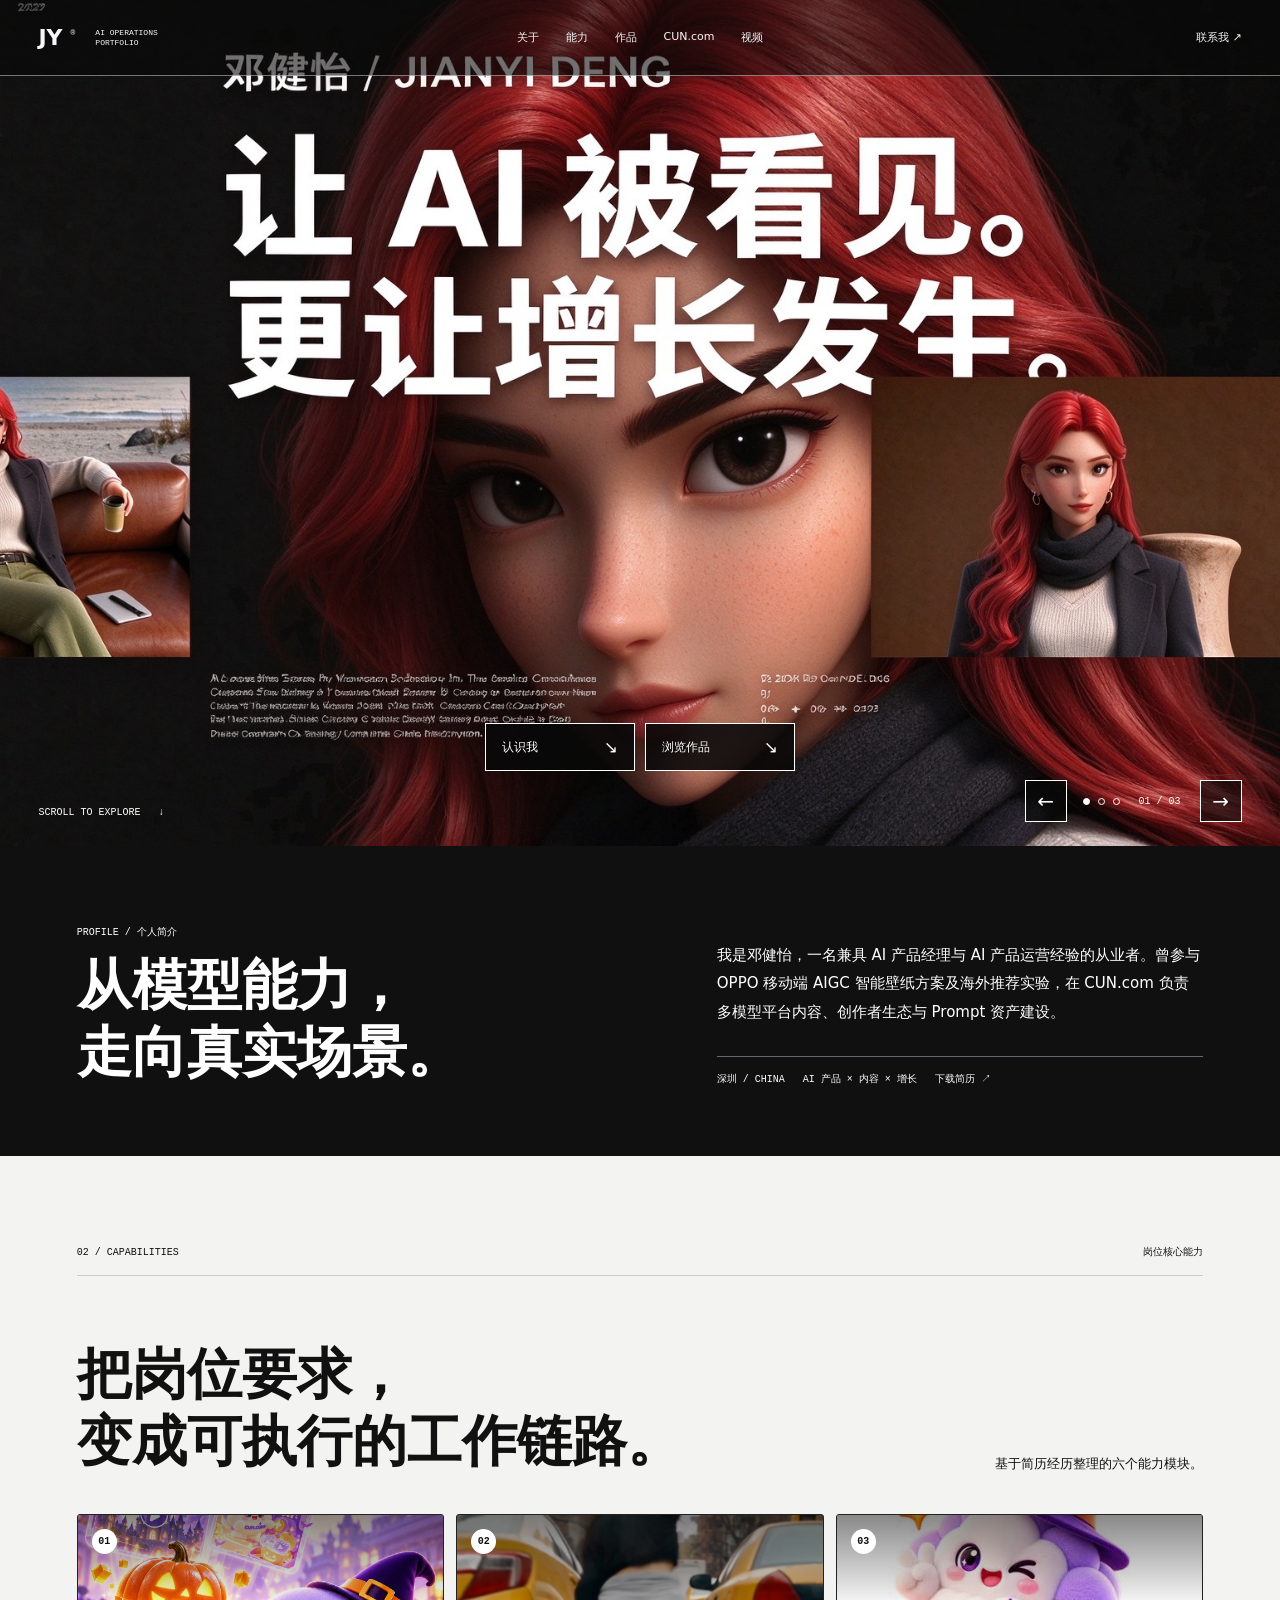
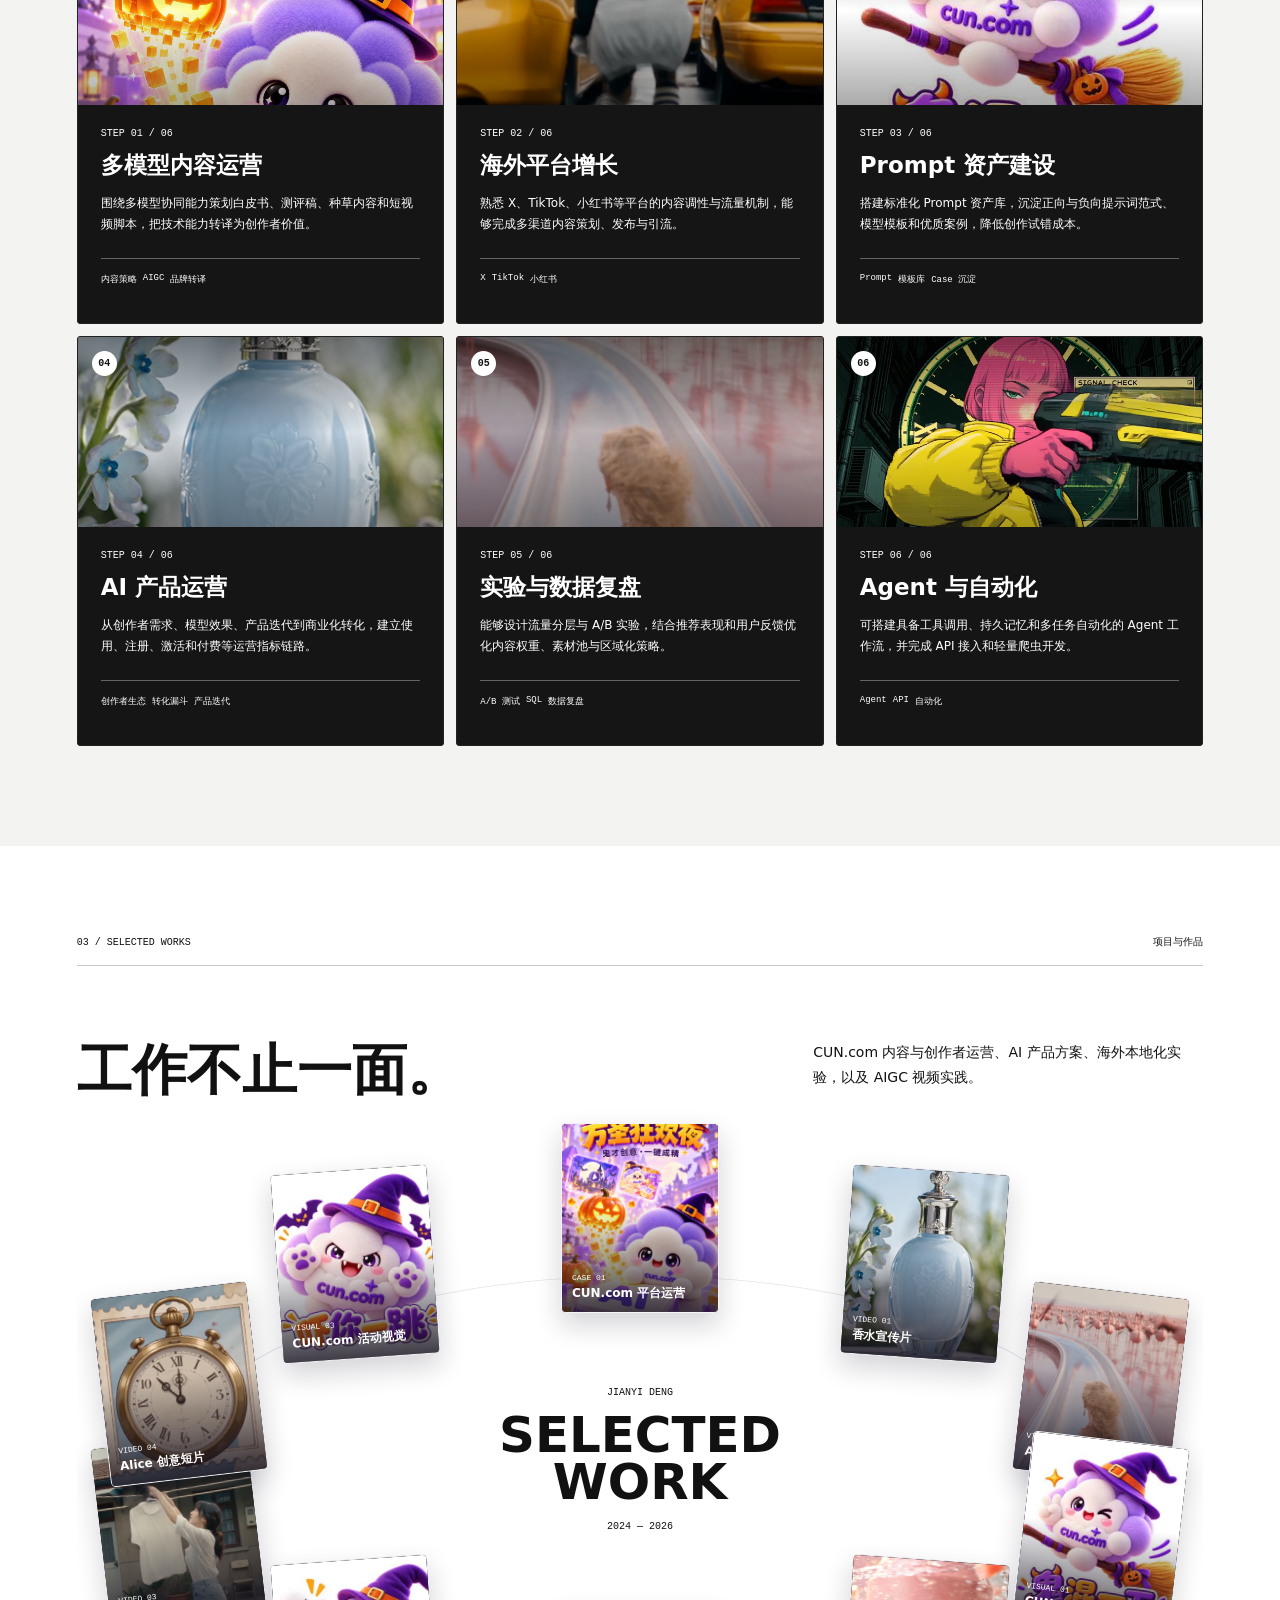
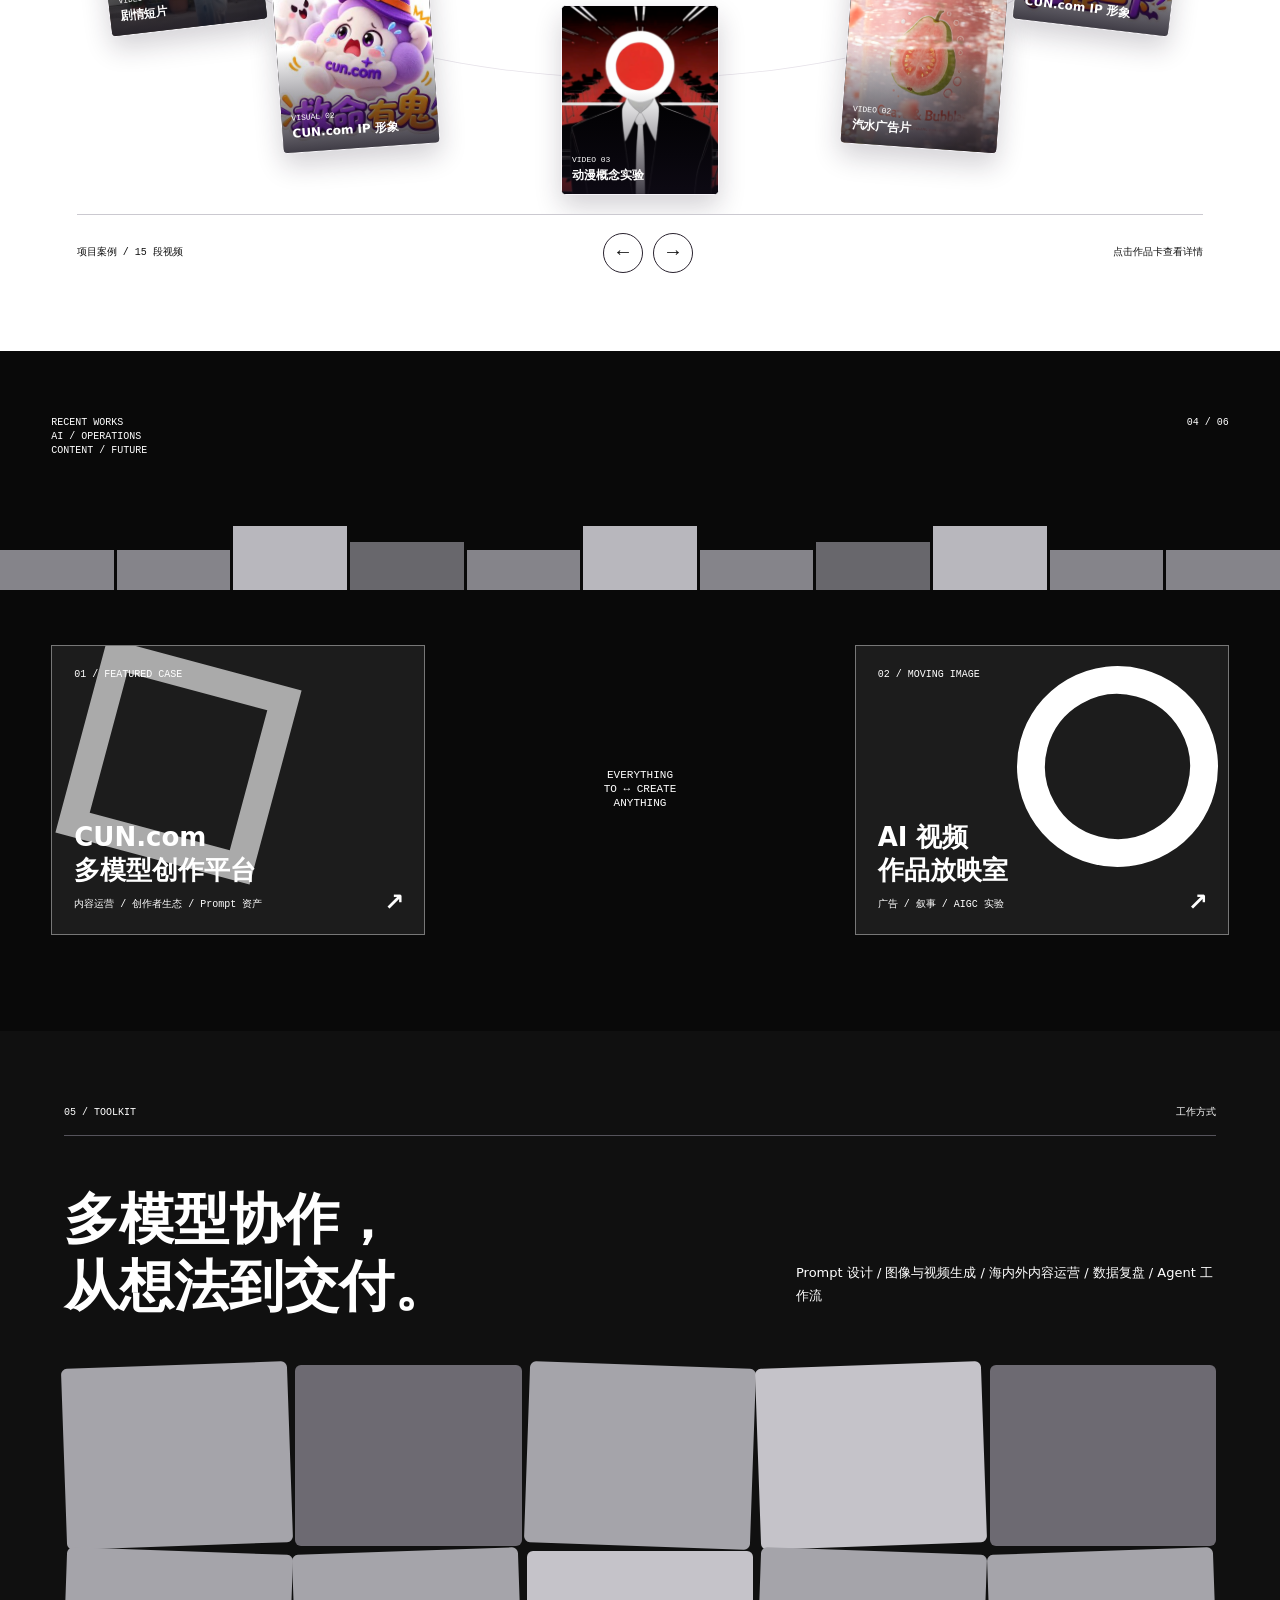
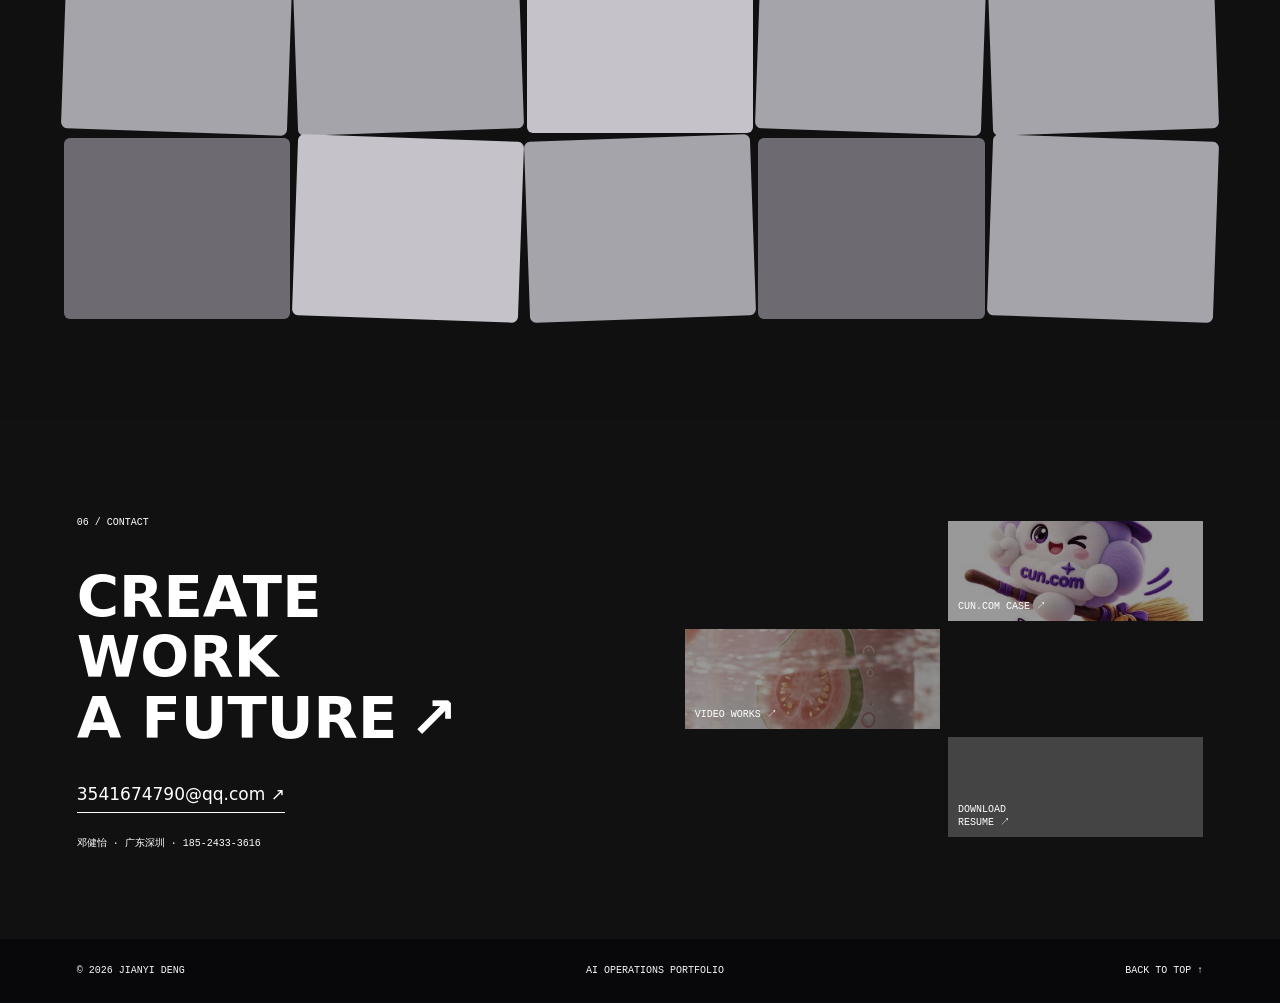
==== commit 0bc1d20c: "Speed up portfolio initial loading" ====
--- a/index.html
+++ b/index.html
@@ -3,7 +3,7 @@
 <head>
   <meta charset="utf-8"><meta name="viewport" content="width=device-width, initial-scale=1"><meta name="theme-color" content="#101014">
   <meta name="description" content="邓健怡的 AI 运营作品集：个人简介、核心能力、CUN.com 项目与 AI 视频作品。">
-  <title>邓健怡 | AI 运营作品集</title><link rel="stylesheet" href="styles.css">
+  <title>邓健怡 | AI 运营作品集</title><link rel="preload" as="image" href="assets/hero-clean.jpg" fetchpriority="high"><link rel="stylesheet" href="styles.css">
 </head>
 <body class="home-page">
   <a class="skip-link" href="#main">跳转到内容</a><div class="cursor-indicator" aria-hidden="true"></div>
@@ -12,9 +12,9 @@
   <main id="main">
     <section class="hero" aria-labelledby="hero-title" aria-roledescription="轮播图">
       <div class="hero-track" id="hero-track">
-        <article class="hero-slide is-active" aria-label="1 / 3：个人作品集"><img src="assets/hero-clean.png" alt="红发人物主题封面"><a class="hero-hotspot hero-hotspot-left" href="#profile" aria-label="查看个人简介"><span>个人简介 <b>↗</b></span></a><a class="hero-hotspot hero-hotspot-right" href="#works" aria-label="浏览作品集"><span>浏览作品 <b>↗</b></span></a><div class="hero-copy hero-copy-reference"><p class="micro">邓健怡 / JIANYI DENG</p><h1 id="hero-title">让 AI 被看见。<br><em>更让增长发生。</em></h1><p>AI 产品运营 · 创作者生态 · 内容增长</p><div class="hero-actions"><a href="#profile">认识我 <span>↘</span></a><a href="#works">浏览作品 <span>↘</span></a></div></div></article>
-        <article class="hero-slide" aria-label="2 / 3：CUN.com 项目" aria-hidden="true" inert><img src="assets/cun/halloween-campaign.jpg" alt="CUN.com 万圣节活动视觉"><div class="hero-copy hero-copy-feature"><p class="micro">01 / FEATURED CASE</p><h2>CUN.com<br>创作者生态。</h2><p>多模型内容运营 / 品牌表达 / Prompt 资产</p><a class="hero-feature-link" href="cun.html">查看项目 <span>↗</span></a></div></article>
-        <article class="hero-slide" aria-label="3 / 3：视频作品" aria-hidden="true" inert><img src="assets/posters/portfolio/香水宣传片.mp4.png" alt="香水宣传片画面"><div class="hero-copy hero-copy-feature"><p class="micro">02 / MOVING IMAGE</p><h2>让创意<br>成为画面。</h2><p>广告视觉 / 剧情叙事 / 视觉实验</p><a class="hero-feature-link" href="videos.html">观看视频 <span>↗</span></a></div></article>
+        <article class="hero-slide is-active" aria-label="1 / 3：个人作品集"><img src="assets/hero-clean.jpg" alt="红发人物主题封面" fetchpriority="high" decoding="async"><a class="hero-hotspot hero-hotspot-left" href="#profile" aria-label="查看个人简介"><span>个人简介 <b>↗</b></span></a><a class="hero-hotspot hero-hotspot-right" href="#works" aria-label="浏览作品集"><span>浏览作品 <b>↗</b></span></a><div class="hero-copy hero-copy-reference"><p class="micro">邓健怡 / JIANYI DENG</p><h1 id="hero-title">让 AI 被看见。<br><em>更让增长发生。</em></h1><p>AI 产品运营 · 创作者生态 · 内容增长</p><div class="hero-actions"><a href="#profile">认识我 <span>↘</span></a><a href="#works">浏览作品 <span>↘</span></a></div></div></article>
+        <article class="hero-slide" aria-label="2 / 3：CUN.com 项目" aria-hidden="true" inert><img data-src="assets/cun/halloween-campaign.jpg" alt="CUN.com 万圣节活动视觉" decoding="async"><div class="hero-copy hero-copy-feature"><p class="micro">01 / FEATURED CASE</p><h2>CUN.com<br>创作者生态。</h2><p>多模型内容运营 / 品牌表达 / Prompt 资产</p><a class="hero-feature-link" href="cun.html">查看项目 <span>↗</span></a></div></article>
+        <article class="hero-slide" aria-label="3 / 3：视频作品" aria-hidden="true" inert><img data-src="assets/posters/portfolio/香水宣传片.mp4.png" alt="香水宣传片画面" decoding="async"><div class="hero-copy hero-copy-feature"><p class="micro">02 / MOVING IMAGE</p><h2>让创意<br>成为画面。</h2><p>广告视觉 / 剧情叙事 / 视觉实验</p><a class="hero-feature-link" href="videos.html">观看视频 <span>↗</span></a></div></article>
       </div>
       <div class="hero-controls" aria-label="切换首页封面"><button type="button" class="hero-arrow" id="hero-prev" aria-label="上一张封面">←</button><div class="hero-dots" id="hero-dots"><button type="button" class="is-active" aria-label="第 1 张封面" aria-current="true"></button><button type="button" aria-label="第 2 张封面"></button><button type="button" aria-label="第 3 张封面"></button></div><span class="hero-count" id="hero-count">01 / 03</span><button type="button" class="hero-arrow" id="hero-next" aria-label="下一张封面">→</button></div>
       <a class="hero-scroll" href="#profile">SCROLL TO EXPLORE <span>↓</span></a>
@@ -24,6 +24,6 @@
     <section class="works" id="works"><div class="section-bar"><span>03 / SELECTED WORKS</span><span>项目与作品</span></div><div class="works-intro"><h2>工作不止一面。</h2><p>CUN.com 内容与创作者运营、AI 产品方案、海外本地化实验，以及 AIGC 视频实践。</p></div><div class="work-ring" id="work-ring" aria-label="环形作品浏览"><div class="ring-outline"></div><div class="ring-center"><span>JIANYI DENG</span><strong>SELECTED<br>WORK</strong><small>2024 — 2026</small></div><div class="ring-cards" id="ring-cards"></div></div><div class="ring-controls"><span>项目案例 / 15 段视频</span><div><button type="button" id="ring-prev" aria-label="向左旋转作品">←</button><button type="button" id="ring-next" aria-label="向右旋转作品">→</button></div><span>点击作品卡查看详情</span></div></section>
     <section class="modular" aria-label="代表作品入口"><div class="modular-top"><p>RECENT WORKS<br>AI / OPERATIONS<br>CONTENT / FUTURE</p><span>04 / 06</span></div><div class="modular-ribbon" aria-hidden="true"><i></i><i></i><i></i><i></i><i></i><i></i><i></i><i></i><i></i><i></i><i></i></div><div class="modular-layout"><a class="modular-block block-cun" href="cun.html"><span>01 / FEATURED CASE</span><strong>CUN.com<br>多模型创作平台</strong><small>内容运营 / 创作者生态 / Prompt 资产</small><b>↗</b></a><p>EVERYTHING<br>TO <span>↔</span> CREATE<br>ANYTHING</p><a class="modular-block block-video" href="videos.html"><span>02 / MOVING IMAGE</span><strong>AI 视频<br>作品放映室</strong><small>广告 / 叙事 / AIGC 实验</small><b>↗</b></a></div></section>
     <section class="tile-section" aria-label="技能与作品画面"><div class="section-bar"><span>05 / TOOLKIT</span><span>工作方式</span></div><div class="tile-heading"><h2>多模型协作，<br>从想法到交付。</h2><p>Prompt 设计 / 图像与视频生成 / 海内外内容运营 / 数据复盘 / Agent 工作流</p></div><div class="tile-grid" id="tile-grid"><div class="tile"><span>AI CONTENT</span></div><div class="tile"><span>PROMPT</span></div><div class="tile"><span>VIDEO</span></div><div class="tile"><span>GROWTH</span></div><div class="tile"><span>GLOBAL</span></div><div class="tile"><span>CREATOR</span></div><div class="tile"><span>PRODUCT</span></div><div class="tile"><span>DATA</span></div><div class="tile"><span>AGENT</span></div><div class="tile"><span>ITERATION</span></div><div class="tile"><span>AI CONTENT</span></div><div class="tile"><span>PROMPT</span></div><div class="tile"><span>VIDEO</span></div><div class="tile"><span>GROWTH</span></div><div class="tile"><span>GLOBAL</span></div></div></section>
-    <section class="closing" id="contact"><div class="closing-copy"><p>06 / CONTACT</p><h2>CREATE<br>WORK<br>A FUTURE<span>↗</span></h2><a href="mailto:3541674790@qq.com">3541674790@qq.com ↗</a><small>邓健怡 · 广东深圳 · 185-2433-3616</small></div><div class="closing-stack"><a href="cun.html"><img src="assets/cun/ip-02.jpg" alt="CUN.com IP 形象"><span>CUN.COM CASE ↗</span></a><a href="videos.html"><img src="assets/posters/soda.png" alt="汽水广告画面"><span>VIDEO WORKS ↗</span></a><a href="assets/Deng-Jianyi-Resume.docx" download><span>DOWNLOAD<br>RESUME ↗</span></a></div></section>
+    <section class="closing" id="contact"><div class="closing-copy"><p>06 / CONTACT</p><h2>CREATE<br>WORK<br>A FUTURE<span>↗</span></h2><a href="mailto:3541674790@qq.com">3541674790@qq.com ↗</a><small>邓健怡 · 广东深圳 · 185-2433-3616</small></div><div class="closing-stack"><a href="cun.html"><img src="assets/cun/ip-02.jpg" alt="CUN.com IP 形象" loading="lazy" decoding="async"><span>CUN.COM CASE ↗</span></a><a href="videos.html"><img src="assets/posters/soda.png" alt="汽水广告画面" loading="lazy" decoding="async"><span>VIDEO WORKS ↗</span></a><a href="assets/Deng-Jianyi-Resume.docx" download><span>DOWNLOAD<br>RESUME ↗</span></a></div></section>
   </main><footer><span>© <span id="year"></span> JIANYI DENG</span><span>AI OPERATIONS PORTFOLIO</span><a href="#top">BACK TO TOP ↑</a></footer><script src="data.js"></script><script src="script.js"></script>
 </body></html>
--- a/styles.css
+++ b/styles.css
@@ -50,12 +50,6 @@
 .capability-card{min-height:410px;background:#151515;color:#fff!important;border:1px solid #222;border-radius:3px;box-shadow:none}
 .capability-card:hover{transform:translateY(-5px);box-shadow:0 18px 30px #0003}
 .capability-visual{flex:0 0 190px;background-size:cover;background-position:center}
-.capability-card:nth-child(1) .capability-visual{background-image:url('assets/cun/halloween-campaign.jpg')}
-.capability-card:nth-child(2) .capability-visual{background-image:url('assets/posters/portfolio/9月2日素材_副本.mp4.png')}
-.capability-card:nth-child(3) .capability-visual{background-image:url('assets/cun/ip-02.jpg')}
-.capability-card:nth-child(4) .capability-visual{background-image:url('assets/posters/portfolio/香水宣传片.mp4.png')}
-.capability-card:nth-child(5) .capability-visual{background-image:url('assets/posters/portfolio/1030  4k.mp4.png')}
-.capability-card:nth-child(6) .capability-visual{background-image:url('assets/posters/portfolio/0828IG.MP4.png')}
 .capability-visual::before{display:none}
 .capability-visual::after{content:'';position:absolute;inset:0;background:linear-gradient(180deg,#0007,transparent 50%,#0005)}
 .capability-visual>span{top:14px;left:14px;background:#fff;color:#111!important}
